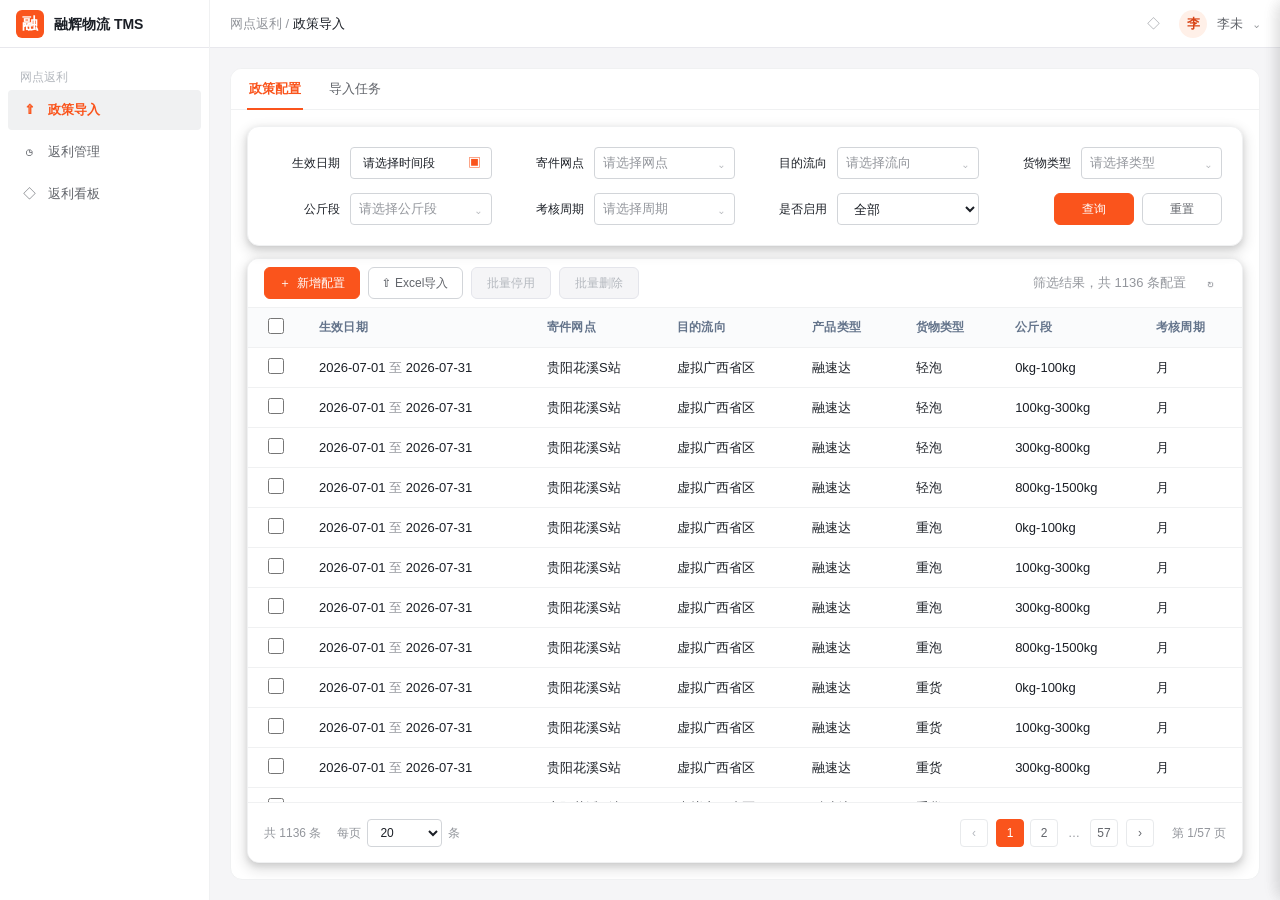
==== 99-产品原型prototype/政策管理/index.html @ 38b9f98c "首次提交" ====
<!doctype html>
<html lang="zh-CN">
<head>
  <meta charset="UTF-8" />
  <meta name="viewport" content="width=device-width, initial-scale=1.0" />
  <title>政策导入 - 网点返利</title>
  <style>
    :root {
      --brand-1:#fff7ed; --brand-2:#ffedd5; --brand-3:#fed7aa; --brand-4:#fdba74;
      --brand-5:#f97316; --brand-6:#ea580c; --brand-7:#c2410c;
      --text-1:#292524; --text-2:#44403c; --text-3:#78716c; --text-4:#a8a29e;
      --fill-1:#fff; --fill-2:#fafaf9; --fill-3:#f5f5f4; --fill-4:#e7e5e4;
      --line-1:#f0efed; --line-2:#e7e5e4; --line-3:#d6d3d1;
      --danger:#dc2626; --danger-light:#fef2f2; --warning:#d97706; --warning-light:#fffbeb;
      --success:#a16207; --success-light:#fefce8;
      --shadow:0 4px 16px rgba(68,64,60,.08);
    }
    *{box-sizing:border-box}
    html,body{height:100%;margin:0;font-family:"Microsoft YaHei","PingFang SC",Arial,sans-serif;color:var(--text-1);background:var(--fill-3);font-size:14px}
    button,input,select,textarea{font:inherit;color:inherit}
    button{cursor:pointer}
    button:focus-visible,input:focus-visible,select:focus-visible,textarea:focus-visible{outline:2px solid var(--brand-4);outline-offset:1px}
    .app{min-height:100%;display:grid;grid-template-columns:200px minmax(0,1fr);grid-template-rows:54px minmax(0,1fr)}
    .topbar{grid-column:1/3;display:flex;align-items:center;background:var(--fill-1);border-bottom:1px solid var(--line-2);z-index:20}
    .brand{width:200px;height:54px;display:flex;align-items:center;padding:0 18px;border-right:1px solid var(--line-2);font-weight:600;gap:10px}
    .brand-mark{width:28px;height:28px;border-radius:7px;background:var(--brand-6);display:grid;place-items:center;color:#fff;font-size:16px;font-weight:700}
    .top-actions{flex:1;display:flex;align-items:center;justify-content:space-between;padding:0 18px}
    .crumb{color:var(--text-3);font-size:13px}.crumb strong{color:var(--text-1);font-weight:500}
    .user{display:flex;align-items:center;gap:10px;color:var(--text-2)}
    .icon-btn{border:0;background:transparent;width:32px;height:32px;border-radius:4px;color:var(--text-3)}
    .icon-btn:hover{background:var(--brand-1);color:var(--brand-6)}
    .avatar{width:28px;height:28px;border-radius:50%;background:var(--brand-2);color:var(--brand-7);display:grid;place-items:center;font-weight:600}
    .sidebar{grid-row:2;background:var(--fill-1);border-right:1px solid var(--line-2);padding:12px 8px;overflow:auto}
    .menu-title{height:28px;padding:6px 12px;color:var(--text-4);font-size:12px}
    .menu-item{height:42px;display:flex;align-items:center;gap:10px;padding:0 12px;border-radius:4px;color:var(--text-2);margin:2px 0;text-decoration:none}
    .menu-item:hover{background:var(--fill-3)}
    .menu-item.active{background:var(--brand-1);color:var(--brand-7);font-weight:500;border-left:3px solid var(--brand-6);padding-left:9px}
    .menu-icon{width:18px;text-align:center;color:inherit}
    .main{grid-column:2;grid-row:2;min-width:0;overflow:auto;padding:20px}
    .page-head{display:flex;align-items:flex-start;justify-content:space-between;margin-bottom:16px}
    .page-head h1{font-size:20px;line-height:28px;margin:0 0 4px;font-weight:600}
    .page-head p{margin:0;color:var(--text-3);font-size:13px}
    .view-switch{display:flex;align-items:center;gap:9px;color:var(--text-2);font-size:13px}
    .tree-control-bar{height:46px;display:flex;align-items:center;justify-content:space-between;padding:0 16px;background:rgba(255,255,255,.72);border-bottom:1px solid var(--line-2);backdrop-filter:blur(18px) saturate(150%)}
    .tree-control-bar .view-switch{font-weight:500}
    .switch{width:42px;height:22px;border:0;border-radius:12px;background:var(--line-3);padding:2px;position:relative;transition:.2s}
    .switch:after{content:"";position:absolute;left:2px;top:2px;width:18px;height:18px;border-radius:50%;background:#fff;box-shadow:0 1px 3px rgba(68,64,60,.25);transition:.2s}
    .switch.on{background:var(--brand-6)}.switch.on:after{left:22px}
    .status-switch-field{min-height:34px;display:flex;align-items:center;gap:10px}.status-switch-field .switch-label{font-size:13px;color:var(--text-2)}
    .tabs{display:flex;border-bottom:1px solid var(--line-2);background:var(--fill-1);padding:0 16px}
    .tab{height:42px;padding:0 16px;border:0;background:transparent;color:var(--text-3);position:relative}
    .tab.active{color:var(--brand-6);font-weight:500}
    .tab.active:after{content:"";position:absolute;left:12px;right:12px;bottom:-1px;height:2px;background:var(--brand-6)}
    .workspace{background:var(--fill-1);border:1px solid var(--line-2);border-radius:6px;box-shadow:0 1px 2px rgba(68,64,60,.03)}
    .filter{padding:16px;border-bottom:1px solid var(--line-1)}
    .filter-grid{display:grid;grid-template-columns:repeat(4,minmax(160px,1fr));gap:12px 16px}
    .field label,.compact-field label{display:block;color:var(--text-2);font-size:13px;margin-bottom:6px}
    .control{width:100%;height:32px;border:1px solid var(--line-3);border-radius:4px;background:#fff;padding:0 10px;transition:.15s}
    .control:hover{border-color:var(--brand-4)}
    .control:focus{border-color:var(--brand-5);box-shadow:0 0 0 2px var(--brand-1);outline:0}
    textarea.control{height:64px;padding:8px 10px;resize:vertical}
    .filter-actions{display:flex;align-items:flex-end;justify-content:flex-end;gap:8px}
    .btn{height:32px;border:1px solid var(--line-3);border-radius:4px;background:#fff;padding:0 14px;display:inline-flex;align-items:center;justify-content:center;gap:6px;white-space:nowrap}
    .btn:hover{border-color:var(--brand-4);color:var(--brand-6);background:var(--brand-1)}
    .btn.primary{background:var(--brand-6);border-color:var(--brand-6);color:#fff}
    .btn.primary:hover{background:var(--brand-5);border-color:var(--brand-5);color:#fff}
    .btn.text{border-color:transparent;background:transparent;color:var(--brand-6);padding:0 6px}
    .btn.text:hover{background:var(--brand-1)}
    .btn.small{height:28px;padding:0 10px;font-size:13px}
    .btn:disabled{cursor:not-allowed;background:var(--fill-3);border-color:var(--line-2);color:var(--text-4)}
    .toolbar{height:56px;display:flex;align-items:center;justify-content:space-between;padding:0 16px}
    .toolbar-left,.toolbar-right{display:flex;align-items:center;gap:8px}
    .muted{color:var(--text-3);font-size:13px}
    .table-wrap{overflow:auto;border-top:1px solid var(--line-1)}
    table{width:100%;border-collapse:separate;border-spacing:0;min-width:1180px}
    th,td{height:44px;padding:0 12px;border-bottom:1px solid var(--line-1);text-align:left;white-space:nowrap}
    th{height:40px;background:var(--fill-2);color:var(--text-2);font-weight:500;position:sticky;top:0;z-index:1}
    .header-stack{display:flex;flex-direction:column;justify-content:center;line-height:1.2}.header-unit{font-size:10px;color:var(--text-4);font-weight:400;margin-bottom:3px}
    .field-unit{display:block;color:var(--text-4);font-size:11px;margin-bottom:4px}
    tbody tr:hover td{background:#fffaf5}
    td.number{text-align:right;font-variant-numeric:tabular-nums}
    .link{color:var(--brand-6);border:0;background:transparent;padding:0}
    .tag{display:inline-flex;align-items:center;height:24px;padding:0 8px;border-radius:3px;font-size:12px;background:var(--fill-3);color:var(--text-2)}
    .tag.orange{background:var(--brand-1);color:var(--brand-7)}
    .tag.gold{background:var(--success-light);color:var(--success)}
    .tag.red{background:var(--danger-light);color:var(--danger)}
    .pager{height:56px;display:flex;align-items:center;justify-content:flex-end;gap:8px;padding:0 16px;color:var(--text-3);font-size:13px}
    .page-btn{width:30px;height:30px;border:1px solid var(--line-2);background:#fff;border-radius:4px}
    .page-btn.active{border-color:var(--brand-6);color:var(--brand-6);background:var(--brand-1)}
    .checkbox{width:16px;height:16px;accent-color:var(--brand-6)}
    .empty{padding:48px;text-align:center;color:var(--text-3)}
    .overlay{position:fixed;inset:0;background:rgba(41,37,36,.38);z-index:40;opacity:0;pointer-events:none;transition:.2s}
    .overlay.show{opacity:1;pointer-events:auto}
    .drawer{position:fixed;right:0;top:0;bottom:0;width:66.666vw;background:#fff;z-index:50;transform:translateX(100%);transition:.24s;box-shadow:-10px 0 30px rgba(41,37,36,.12);display:flex;flex-direction:column}
    .drawer.show{transform:translateX(0)}
    .drawer-head,.modal-head{height:60px;display:flex;align-items:center;justify-content:space-between;padding:0 20px;border-bottom:1px solid var(--line-2);flex:none}
    .drawer-head h2,.modal-head h2{font-size:17px;margin:0;font-weight:600}
    .drawer-body{padding:20px;overflow:auto;flex:1}
    .drawer-foot,.modal-foot{height:58px;border-top:1px solid var(--line-2);display:flex;align-items:center;justify-content:flex-end;gap:8px;padding:0 20px;flex:none;background:#fff}
    .section{margin-bottom:22px}
    .section-title{display:flex;align-items:center;gap:8px;font-weight:600;margin-bottom:12px;color:var(--text-1)}
    .section-title:before{content:"";width:3px;height:15px;background:var(--brand-6);border-radius:2px}
    .form-grid{display:grid;grid-template-columns:repeat(3,minmax(0,1fr));gap:14px 16px}
    .hint{margin-top:5px;font-size:12px;color:var(--text-4)}
    .notice{padding:10px 12px;background:var(--brand-1);border:1px solid var(--brand-3);color:var(--brand-7);border-radius:4px;font-size:13px;margin-bottom:14px}
    .batch-bar{display:flex;align-items:flex-end;gap:12px;padding:12px;background:var(--fill-2);border:1px solid var(--line-2);border-radius:4px;margin-bottom:12px;flex-wrap:wrap}
    .batch-group{display:flex;align-items:flex-end;gap:6px}.batch-group .control{width:150px}
    .price-rule-grid{display:grid;grid-template-columns:repeat(3,minmax(0,1fr));gap:10px;margin-bottom:12px}
    .price-card{border:1px solid var(--line-2);background:var(--fill-2);padding:12px;border-radius:4px}
    .price-card-title{font-weight:500;margin-bottom:8px;color:var(--text-2)}
    .price-card-row{display:flex;align-items:center;gap:6px}.price-card-row .control{min-width:0;flex:1}
    .config-table{border:1px solid var(--line-2);border-radius:4px;overflow:auto;max-height:360px}
    .config-table table{min-width:780px}
    .config-table input,.config-table select{height:28px;border:1px solid var(--line-3);border-radius:3px;padding:0 7px;background:#fff}
    .config-table input{width:110px;text-align:right}
    .config-table select{width:100px}
    .changed td{background:var(--brand-1)!important}
    .modal{position:fixed;left:50%;top:50%;transform:translate(-50%,-48%) scale(.98);width:min(780px,92vw);max-height:86vh;background:#fff;z-index:60;border-radius:6px;box-shadow:0 18px 50px rgba(41,37,36,.22);opacity:0;pointer-events:none;transition:.18s;display:flex;flex-direction:column}
    .modal.show{opacity:1;pointer-events:auto;transform:translate(-50%,-50%) scale(1)}
    .modal-body{padding:20px;overflow:auto}
    .upload-zone{border:1px dashed var(--brand-4);background:var(--brand-1);border-radius:4px;padding:24px;text-align:center;color:var(--text-2)}
    .upload-icon{font-size:30px;color:var(--brand-6);margin-bottom:8px}
    .upload-zone p{margin:4px 0}.upload-zone .small-note{color:var(--text-3);font-size:12px}
    .file-row{margin-top:12px;border:1px solid var(--line-2);background:#fff;padding:10px 12px;display:flex;align-items:center;justify-content:space-between;border-radius:4px}
    .summary-grid{display:grid;grid-template-columns:repeat(5,1fr);gap:10px;margin:16px 0}
    .summary{border:1px solid var(--line-2);background:var(--fill-2);padding:12px;border-radius:4px}
    .summary strong{display:block;font-size:20px;margin-top:4px;font-variant-numeric:tabular-nums}
    .summary.warn strong{color:var(--warning)}.summary.bad strong{color:var(--danger)}.summary.good strong{color:var(--success)}
    .steps{display:flex;align-items:center;margin-bottom:18px}
    .step{display:flex;align-items:center;color:var(--text-4);font-size:13px}.step.active{color:var(--brand-6)}
    .step-dot{width:24px;height:24px;border-radius:50%;display:grid;place-items:center;background:var(--fill-3);margin-right:7px}.step.active .step-dot{background:var(--brand-6);color:#fff}
    .step-line{height:1px;background:var(--line-2);flex:1;margin:0 10px}
    .confirm-modal{width:min(460px,90vw)}
    .confirm-text{line-height:1.7;color:var(--text-2)}
    .toast{position:fixed;top:70px;left:50%;transform:translate(-50%,-16px);padding:10px 16px;background:var(--text-1);color:#fff;border-radius:4px;box-shadow:var(--shadow);z-index:100;opacity:0;pointer-events:none;transition:.2s}
    .toast.show{opacity:1;transform:translate(-50%,0)}
    .hidden{display:none!important}
    .date-filter{display:flex;align-items:flex-end;justify-content:space-between;gap:16px;padding:16px;border-bottom:1px solid var(--line-1)}
    .date-filter .field{width:220px}
    .date-list{padding:6px 16px 16px}
    .date-row{width:100%;min-height:58px;border:0;border-bottom:1px solid var(--line-1);background:#fff;display:flex;align-items:center;justify-content:space-between;padding:0 12px;text-align:left}
    .date-row:hover{background:var(--brand-1)}
    .date-row .date-value{font-size:15px;font-weight:500;color:var(--text-1);font-variant-numeric:tabular-nums}
    .date-row .chevron{font-size:18px;color:var(--text-4)}
    .detail-head{display:flex;align-items:center;justify-content:space-between;gap:16px;padding:14px 16px;border-bottom:1px solid var(--line-2)}
    .detail-title{display:flex;align-items:center;gap:12px}.detail-title h2{font-size:17px;margin:0}.detail-title .muted{margin-top:3px}
    .detail-actions{display:flex;gap:8px}
    .detail-layout{display:grid;grid-template-columns:156px minmax(0,1fr);min-height:640px;transition:grid-template-columns .28s cubic-bezier(.22,1,.36,1);position:relative}
    .detail-layout.month-panel-collapsed{grid-template-columns:0 minmax(0,1fr)}
    .detail-layout.month-panel-collapsed .scope-tree{width:0;overflow:hidden;border:0}
    .detail-layout.month-panel-collapsed .detail-content{padding-left:46px}
    .month-collapse-toggle{position:absolute;left:138px;top:14px;z-index:8;width:28px;height:36px;border:1px solid rgba(253,186,116,.58);border-radius:10px;background:rgba(255,255,255,.68);color:var(--brand-7);box-shadow:0 6px 18px rgba(120,53,15,.13),inset 0 1px 0 rgba(255,255,255,.9);font-size:20px;line-height:1;transition:left .28s cubic-bezier(.22,1,.36,1),background .15s;backdrop-filter:blur(18px) saturate(160%)}
    .month-collapse-toggle:hover{background:var(--brand-1);border-color:var(--brand-5)}
    .detail-layout.month-panel-collapsed .month-collapse-toggle{left:8px}
    .scope-tree{border-right:1px solid rgba(253,186,116,.35);background:linear-gradient(160deg,rgba(255,255,255,.66),rgba(255,247,237,.48));min-width:0;overflow:hidden;backdrop-filter:blur(24px) saturate(150%);box-shadow:inset -1px 0 0 rgba(255,255,255,.72)}
    .tree-head{padding:15px 13px 12px;border-bottom:1px solid rgba(253,186,116,.28);background:rgba(255,255,255,.36);backdrop-filter:blur(20px)}
    .tree-head strong{display:block;margin-bottom:3px}.tree-head .muted{font-size:11px;line-height:1.4}.tree-body{padding:8px 8px 24px;max-height:680px;overflow-y:auto;overflow-x:hidden;scroll-snap-type:y proximity;scrollbar-width:thin;scrollbar-color:rgba(234,88,12,.28) transparent}
    .tree-head-row{display:block}.tree-actions{display:grid;grid-template-columns:1fr 1fr;align-items:center;gap:6px;margin:8px 0 5px}.ios-tree-btn{width:100%;height:27px;padding:0 6px;border:1px solid rgba(255,255,255,.88);border-radius:999px;background:rgba(255,255,255,.58);color:var(--brand-7);font-size:12px;white-space:nowrap;box-shadow:0 4px 12px rgba(120,53,15,.07),inset 0 1px 0 rgba(255,255,255,.9);backdrop-filter:blur(14px) saturate(150%);transition:.18s}.ios-tree-btn:hover{transform:translateY(-1px);background:rgba(255,247,237,.92);border-color:rgba(251,146,60,.32)}.ios-tree-btn.danger{color:#be123c;background:rgba(255,241,242,.62)}.ios-tree-btn.danger:hover{background:rgba(255,228,230,.88);border-color:rgba(251,113,133,.3)}
    .ios-delete-modal{border-radius:24px;background:rgba(255,255,255,.88);border:1px solid rgba(255,255,255,.94);box-shadow:0 28px 70px rgba(41,37,36,.24),inset 0 1px 0 rgba(255,255,255,.96);backdrop-filter:blur(28px) saturate(160%)}.ios-delete-modal .modal-body{text-align:center;padding:25px 28px 22px}.delete-symbol{width:54px;height:54px;margin:0 auto 13px;border-radius:18px;display:grid;place-items:center;background:linear-gradient(145deg,#fff1f2,#ffe4e6);color:#e11d48;font-size:28px;font-weight:400;box-shadow:0 10px 22px rgba(225,29,72,.12),inset 0 1px 0 #fff}.ios-delete-modal h2{margin:0 0 8px;font-size:19px}.ios-delete-modal p{margin:0;color:var(--text-3);line-height:1.7}.btn.danger{background:#e11d48;border-color:#e11d48;color:#fff;border-radius:10px}.btn.danger:hover{background:#be123c;border-color:#be123c;color:#fff}.ios-delete-modal .modal-foot{justify-content:center;padding:13px 20px 18px;border-top:0}.ios-delete-modal .modal-foot .btn{min-width:112px;border-radius:11px}
    .tree-body::-webkit-scrollbar{width:5px}.tree-body::-webkit-scrollbar-thumb{background:rgba(234,88,12,.28);border-radius:8px}
    .tree-group{margin:2px 0}.tree-toggle,.tree-leaf{width:100%;min-height:34px;border:0;background:transparent;border-radius:4px;display:flex;align-items:center;text-align:left;padding:5px 8px;color:var(--text-2)}
    .tree-toggle:hover,.tree-leaf:hover{background:var(--brand-1);color:var(--brand-7)}
    .tree-leaf.active{background:var(--brand-2);color:var(--brand-7);font-weight:500}
    .tree-arrow{width:18px;color:var(--text-4);font-size:11px}.tree-label{overflow:hidden;text-overflow:ellipsis;white-space:nowrap}
    .tree-children{margin-left:16px;border-left:1px solid var(--line-2);padding-left:4px}.tree-group.collapsed>.tree-children{display:none}.tree-group.collapsed>.tree-toggle .tree-arrow{transform:rotate(-90deg)}
    .timeline-year{position:relative}.timeline-year+.timeline-year{margin-top:8px}.timeline-year-label{position:sticky;top:-8px;z-index:3;width:100%;height:34px;border:0;border-radius:10px;background:rgba(255,255,255,.78);color:var(--brand-7);font-weight:700;text-align:left;padding:0 10px;box-shadow:0 4px 14px rgba(120,53,15,.08),inset 0 1px 0 rgba(255,255,255,.92);backdrop-filter:blur(18px) saturate(160%)}
    .timeline-year-label:after{content:"⌃";float:right;color:var(--brand-5);font-size:11px}.timeline-year.collapsed .timeline-year-label:after{content:"⌄"}.timeline-year.collapsed .timeline-months{display:none}
    .timeline-months{position:relative;padding:7px 0 5px 17px}.timeline-months:before{content:"";position:absolute;left:9px;top:4px;bottom:4px;width:2px;border-radius:2px;background:linear-gradient(var(--brand-3),rgba(253,186,116,.2))}
    .timeline-month{position:relative;width:100%;height:36px;border:0;border-radius:12px;background:transparent;display:flex;align-items:center;justify-content:space-between;padding:0 8px 0 14px;color:var(--text-2);scroll-snap-align:center;transition:transform .2s cubic-bezier(.22,1,.36,1),background .2s,box-shadow .2s,color .2s}
    .timeline-dot{position:absolute;left:-12px;width:8px;height:8px;border-radius:50%;background:#fff;border:2px solid var(--brand-4);box-shadow:0 0 0 3px rgba(255,255,255,.66)}
    .timeline-month:hover{background:rgba(255,237,213,.62);color:var(--brand-7);transform:translateX(2px)}
    .timeline-month.active{height:44px;margin:3px 0;background:linear-gradient(135deg,rgba(255,237,213,.92),rgba(255,255,255,.76));color:var(--brand-7);font-size:16px;font-weight:700;transform:scale(1.04);box-shadow:0 8px 22px rgba(194,65,12,.16),inset 0 1px 0 rgba(255,255,255,.95);backdrop-filter:blur(20px) saturate(165%)}
    .timeline-month.active .timeline-dot{width:12px;height:12px;left:-14px;background:var(--brand-6);border:3px solid #fff;box-shadow:0 0 0 3px rgba(249,115,22,.20)}
    .month-count{min-width:20px;height:20px;padding:0 5px;border-radius:10px;display:grid;place-items:center;font-size:11px;color:var(--text-3);background:rgba(255,255,255,.58)}.timeline-month.active .month-count{color:#fff;background:var(--brand-6)}
    .flat-table table,.month-policy-table table{min-width:1580px}.month-policy-table{border:1px solid var(--line-2);border-radius:4px;overflow:auto;max-height:300px;margin-bottom:18px;transition:max-height .28s cubic-bezier(.22,1,.36,1)}
    .policy-row.active td{background:var(--brand-1)}
    .policy-row.viewing td{background:#fff7ed}.policy-row.viewing td:first-child{box-shadow:inset 3px 0 0 var(--brand-6)}.policy-row.viewing:hover td{background:#ffedd5}
    .inline-calendar-row td{height:auto;padding:0;border-bottom:1px solid var(--line-2);white-space:normal;background:#fff}
    .inline-calendar-panel{padding:14px 16px 16px;background:linear-gradient(145deg,rgba(255,247,237,.68),rgba(255,255,255,.96) 44%,rgba(255,251,235,.72));box-shadow:inset 0 8px 18px -18px rgba(120,53,15,.55)}
    .inline-calendar-head{display:flex;align-items:center;justify-content:flex-end;margin-bottom:6px}
    .inline-calendar-actions{display:flex;align-items:center;gap:8px}
    .inline-calendar-panel .calendar-month-head{display:none}.inline-calendar-panel .calendar-scroll{max-height:none}.inline-calendar-panel .calendar-panel{min-width:790px}
    .detail-content{padding:18px;min-width:0;background:linear-gradient(145deg,rgba(255,247,237,.72),rgba(255,255,255,.92) 38%,rgba(255,251,235,.72));}
    .month-list-head{display:flex;align-items:center;justify-content:space-between;gap:12px;margin-bottom:10px}.month-list-head .section-title{margin:0}.calendar-toggle{height:30px;padding:0 11px;border:1px solid rgba(253,186,116,.5);border-radius:999px;background:rgba(255,255,255,.7);color:var(--brand-7);display:inline-flex;align-items:center;gap:6px;font-size:12px;font-weight:600;box-shadow:0 5px 14px rgba(120,53,15,.07),inset 0 1px 0 rgba(255,255,255,.94);backdrop-filter:blur(14px)}.calendar-toggle:hover{background:var(--brand-1);border-color:var(--brand-5)}.calendar-toggle .toggle-arrow{font-size:15px;line-height:1;transition:transform .2s}.detail-content.calendar-collapsed .calendar-toggle .toggle-arrow{transform:rotate(180deg)}.detail-content.calendar-collapsed #detailContent{display:none}.detail-content.calendar-collapsed .month-policy-table{max-height:calc(100vh - 236px);margin-bottom:0}
    .empty-detail{min-height:480px;display:grid;place-items:center;color:var(--text-3)}
    .scope-path{display:flex;align-items:center;justify-content:space-between;gap:12px;font-size:13px;color:var(--text-3);margin-bottom:14px}.scope-path strong{color:var(--brand-7);font-weight:500}
    .info-grid{display:grid;grid-template-columns:repeat(4,minmax(0,1fr));gap:10px;margin-bottom:16px}
    .info-card{border:1px solid rgba(255,255,255,.82);border-radius:12px;padding:12px 13px;background:rgba(255,255,255,.68);box-shadow:0 6px 18px rgba(120,53,15,.06);backdrop-filter:blur(12px);min-width:0}
    .info-card .label{font-size:12px;color:var(--text-3);margin-bottom:5px}.info-card .value{font-size:13px;font-weight:500;line-height:1.45;overflow-wrap:anywhere}
    .price-summary{display:grid;grid-template-columns:repeat(3,minmax(0,1fr));gap:10px;margin-bottom:16px}.price-summary .price-card{border-radius:12px;background:rgba(255,247,237,.72);border-color:rgba(253,186,116,.48);box-shadow:0 6px 18px rgba(120,53,15,.05);backdrop-filter:blur(12px)}.price-value{font-size:18px;font-weight:600;color:var(--brand-7)}
    .month-table{border:1px solid var(--line-2);border-radius:4px;overflow:auto;max-height:390px}.month-table table{min-width:720px}.month-table th,.month-table td{height:38px}
    .read-tag{display:inline-flex;align-items:center;height:22px;padding:0 7px;border-radius:3px;background:var(--brand-1);color:var(--brand-7);font-size:12px}
    .calendar-title-row{display:flex;align-items:center;justify-content:space-between;gap:12px;margin-bottom:12px}.calendar-title-row .section-title{margin:0}.calendar-month-head{display:flex;align-items:center;justify-content:space-between;gap:12px;margin:8px 2px 6px;color:var(--brand-7)}.calendar-legend{display:flex;align-items:center;gap:6px}.calendar-legend-item{display:inline-flex;align-items:center;height:20px;padding:0 7px;border-radius:999px;font-size:9px;font-weight:700}.calendar-legend-item.sunday{color:#c2410c;background:#ffedd5;border:1px solid #fb923c}.calendar-legend-item.holiday{color:#be123c;background:#ffe4e6;border:1px solid #fb7185}
    .editor-multi-select{width:100%}.editor-multi-select summary{min-height:36px;border-radius:8px}.editor-multi-select .multi-options{z-index:180}.editor-multi-select.disabled{pointer-events:none;opacity:.72}.combination-hint{grid-column:1/-1;padding:9px 12px;border:1px solid #fed7aa;border-radius:9px;background:#fff7ed;color:#9a3412;font-size:12px}
    .holiday-status{display:flex;align-items:center;gap:6px;color:var(--brand-7);font-size:12px;background:rgba(255,247,237,.76);border:1px solid rgba(253,186,116,.5);padding:6px 9px;border-radius:999px;backdrop-filter:blur(10px)}
    .calendar-panel{min-width:790px;border:1px solid rgba(255,255,255,.92);border-radius:20px;padding:7px;overflow:hidden;background:radial-gradient(circle at 8% 0,rgba(255,237,213,.82),transparent 34%),radial-gradient(circle at 92% 18%,rgba(254,215,170,.48),transparent 30%),linear-gradient(145deg,rgba(255,255,255,.8),rgba(255,247,237,.58));box-shadow:0 14px 34px rgba(120,53,15,.1),inset 0 1px 0 rgba(255,255,255,.96);backdrop-filter:blur(24px) saturate(155%)}
    .calendar-weekdays,.calendar-grid{display:grid;grid-template-columns:repeat(14,minmax(50px,1fr));gap:3px}
    .calendar-weekdays{margin-bottom:4px}
    .calendar-weekday{height:22px;border-radius:999px;display:flex;align-items:center;justify-content:center;color:#78716c;font-size:11px;font-weight:650;background:rgba(255,255,255,.34)}
    .calendar-period{padding:3px;border-radius:13px;background:rgba(250,250,249,.56);border:1px solid #e7e5e4;box-shadow:inset 0 1px 0 rgba(255,255,255,.9)}.calendar-period+.calendar-period{margin-top:4px}
    .calendar-period-label{display:flex;align-items:center;gap:5px;margin:0 2px 2px;color:var(--text-3);font-size:9px;line-height:1.2}.calendar-period-label span{padding:1px 5px;border-radius:999px;background:rgba(255,255,255,.62)}.calendar-period-label strong{font-size:10px;color:var(--brand-7);letter-spacing:.1px}
    .calendar-empty{min-height:62px;background:rgba(245,245,244,.38);border:1px solid #eeeeec;border-radius:10px}
    .day-card{position:relative;isolation:isolate;overflow:hidden;min-height:62px;background:rgba(255,255,255,.96);border:1px solid #d6d3d1;border-radius:10px;padding:4px 5px;display:flex;flex-direction:column;gap:2px;box-shadow:0 2px 7px rgba(68,64,60,.05),inset 0 1px 0 #fff;transition:transform .18s ease,box-shadow .18s ease,background .18s ease;backdrop-filter:blur(14px) saturate(130%)}
    .day-card:after{content:"";position:absolute;z-index:-1;width:54px;height:54px;border-radius:50%;right:-28px;bottom:-32px;background:rgba(120,113,108,.04);filter:blur(2px)}
    .day-card:hover{transform:translateY(-2px);background:#fff;box-shadow:0 8px 18px rgba(68,64,60,.1),inset 0 0 0 1px rgba(253,186,116,.25)}
    .day-card.is-sunday{background:#fff7ed;border:1.5px solid #fb923c;box-shadow:inset 0 3px 0 #f97316,0 4px 10px rgba(234,88,12,.1)}
    .day-card.is-holiday{background:#fff1f2;border:1.5px solid #fb7185;box-shadow:inset 0 3px 0 #e11d48,0 4px 10px rgba(225,29,72,.1)}
    .day-card.inactive{background:rgba(245,245,244,.45);color:var(--text-4);box-shadow:none}
    .day-card-head{display:flex;align-items:center;justify-content:space-between;gap:4px;min-height:14px}
    .day-number{display:inline-grid;place-items:center;min-width:17px;height:17px;padding:0 3px;border-radius:6px;font-size:10px;font-weight:650;color:#78716c;font-variant-numeric:tabular-nums;letter-spacing:0}.day-card.is-sunday .day-number{color:#fff;background:#f97316;font-weight:800}.day-card.is-holiday .day-number{color:#fff;background:#e11d48;font-weight:800}
    .day-type-tag{display:inline-flex;align-items:center;height:16px;padding:0 5px;border-radius:999px;font-size:8px;font-weight:750;white-space:nowrap;box-shadow:inset 0 1px 0 rgba(255,255,255,.62)}.day-type-tag.sunday{background:#fed7aa;color:#9a3412;border:1px solid #fb923c}.day-type-tag.holiday{background:#fecdd3;color:#9f1239;border:1px solid #fb7185}
    .day-metrics{margin-top:auto;display:grid;grid-template-columns:1fr;gap:1px}
    .day-metric{display:block;min-width:0}
    .day-weight,.day-price{display:flex;align-items:baseline;gap:3px;font-variant-numeric:tabular-nums;white-space:nowrap}
    .day-weight{font-size:16px;line-height:1;font-weight:800;color:#292524;letter-spacing:-.35px}.day-weight small{font-size:8px;font-weight:550;color:#78716c;letter-spacing:0}
    .day-price{font-size:14px;line-height:1;font-weight:800;color:#ea580c;letter-spacing:-.25px}.day-price small{font-size:8px;font-weight:550;color:#c2410c;letter-spacing:0}
    .day-card.inactive .day-weight,.day-card.inactive .day-price{color:var(--text-4)}
    .calendar-scroll{overflow:auto;max-height:455px;border-radius:20px}
    .rule-grid{display:grid;grid-template-columns:repeat(4,minmax(0,1fr));gap:10px;margin-bottom:14px}
    .rule-card{display:grid;grid-template-columns:minmax(92px,auto) minmax(72px,1fr);align-items:center;gap:8px;padding:11px 10px;border:1px solid rgba(253,186,116,.45);border-radius:12px;background:rgba(255,247,237,.72);backdrop-filter:blur(10px)}
    .rule-card label{display:block;color:var(--text-2);font-size:12px;margin:0;line-height:1.35}.rule-card .control{font-size:16px;font-weight:600;color:var(--brand-7)}
    .preview-head{display:flex;align-items:center;justify-content:space-between;gap:12px;margin:12px 0}
    .segmented{display:inline-flex;padding:3px;border-radius:9px;background:var(--fill-3);border:1px solid var(--line-2)}
    .segmented button{height:28px;padding:0 14px;border:0;border-radius:7px;background:transparent;color:var(--text-3)}
    .segmented button.active{background:#fff;color:var(--brand-7);box-shadow:0 2px 8px rgba(120,53,15,.10);font-weight:500}
    .inheritance-note{font-size:12px;color:var(--text-3);line-height:1.6;margin:-4px 0 12px}
    .preview-list table{min-width:700px}.preview-list{max-height:390px}
    @media(max-width:1100px){.filter-grid{grid-template-columns:repeat(2,minmax(160px,1fr))}.form-grid{grid-template-columns:repeat(2,minmax(0,1fr))}.price-rule-grid{grid-template-columns:1fr}.rule-grid{grid-template-columns:repeat(2,minmax(0,1fr))}}
    @media(max-width:1100px){.detail-layout{grid-template-columns:148px minmax(0,1fr)}.month-collapse-toggle{left:130px}.info-grid{grid-template-columns:repeat(2,minmax(0,1fr))}}
    @media(max-width:760px){.app{grid-template-columns:1fr}.topbar{grid-column:1}.brand{width:auto;border-right:0}.top-actions{justify-content:flex-end}.crumb{display:none}.sidebar{display:none}.main{grid-column:1;padding:12px}.filter-grid,.form-grid,.rule-grid{grid-template-columns:1fr}.rule-card{grid-template-columns:132px minmax(0,1fr)}.page-head{align-items:center}.drawer{width:100vw}.summary-grid{grid-template-columns:repeat(2,1fr)}.date-filter{align-items:stretch;flex-direction:column}.date-filter .field{width:100%}.detail-layout{grid-template-columns:1fr}.scope-tree{border-right:0;border-bottom:1px solid var(--line-2)}.tree-body{max-height:260px}.detail-head{align-items:flex-start;flex-direction:column}.info-grid,.price-summary{grid-template-columns:1fr}}
  </style>
  <link rel="stylesheet" href="../rh-design-v3.css" />
  <style>
    body.policy-page{overflow:hidden}
    .policy-page .app{height:100vh;min-height:0;overflow:hidden}
    .policy-page .topbar{position:relative;z-index:30;flex:none}
    .policy-page .sidebar{min-height:0;overflow:hidden!important}
    .policy-page .main{display:flex;height:100%;min-height:0;overflow:hidden!important}
    .policy-page .workspace{display:flex;flex:1;flex-direction:column;width:100%;height:100%;min-height:0;overflow:hidden}
    .policy-page .tabs{flex:0 0 auto}
    .policy-page #configsPanel,.policy-page #importsPanel{flex:1;min-height:0;overflow:hidden}
    .policy-page #flatListView{display:flex;flex-direction:column;height:100%;min-height:0;overflow:hidden}
    .policy-page .policy-filter{position:relative;z-index:12;flex:0 0 auto;overflow:visible}
    .policy-page .policy-list-card{display:flex;flex:1;flex-direction:column;min-height:0;overflow:hidden}
    .policy-page .policy-list-card>.toolbar{flex:0 0 auto}
    .policy-page .policy-list-card>.flat-table{flex:1;min-height:0;overflow:auto}
    .policy-page .policy-pager{position:relative;z-index:5;flex:0 0 60px;margin:0;border-top:1px solid var(--rh-line-light);background:var(--rh-white)!important}
    .policy-page #importsPanel:not(.hidden){display:flex;flex-direction:column}
    .policy-page #importsPanel>.toolbar{flex:0 0 auto}
    .policy-page #importsPanel>.table-wrap{flex:1;min-height:0;overflow:auto}
    .policy-page #importsPanel>.pager{flex:0 0 60px;margin:0;border-top:1px solid var(--rh-line-light);background:var(--rh-white)!important}
    .problem-pool-toolbar{display:flex;align-items:center;justify-content:space-between;gap:12px;margin-bottom:14px}.problem-pool-toolbar-left,.problem-pool-toolbar-right{display:flex;align-items:center;gap:8px;flex-wrap:wrap}.problem-pool-table{position:relative;overflow:auto}.problem-pool-table table{min-width:1900px}.problem-edit-control{width:100%;min-width:96px;height:30px;padding:0 7px;border:1px solid var(--rh-line-strong);border-radius:4px;background:var(--rh-white);font-size:12px}.problem-edit-control:focus{border-color:var(--rh-primary);outline:0;box-shadow:0 0 0 2px rgba(250,84,28,.1)}.problem-reason{max-width:220px;white-space:normal;line-height:1.5}.problem-actions{display:flex;gap:12px;white-space:nowrap}.problem-pool-table .problem-status-sticky,.problem-pool-table .problem-actions-sticky{position:sticky;background:var(--rh-white)}.problem-pool-table .problem-actions-sticky{right:0;z-index:5;width:150px;min-width:150px}.problem-pool-table .problem-status-sticky{right:150px;z-index:4;width:110px;min-width:110px;box-shadow:-8px 0 12px -12px rgba(55,34,20,.45)}.problem-pool-table thead .problem-status-sticky,.problem-pool-table thead .problem-actions-sticky{z-index:9;background:var(--rh-fill-1)}.problem-pool-table tbody tr:hover .problem-status-sticky,.problem-pool-table tbody tr:hover .problem-actions-sticky{background:var(--rh-fill-1)}.problem-pool-empty{padding:50px 20px;color:var(--rh-text-3);text-align:center}
    @media(max-width:760px){body.policy-page{overflow:auto}.policy-page .app{height:auto;min-height:100%}.policy-page .main{height:auto;overflow:visible!important}.policy-page .workspace{height:auto;overflow:visible}.policy-page #configsPanel,.policy-page #importsPanel,.policy-page #flatListView{overflow:visible}.policy-page .policy-list-card>.flat-table,.policy-page #importsPanel>.table-wrap{max-height:60vh}}
  </style>
  <script src="../rh-design-v3.js" defer></script>
</head>
<body class="policy-page">
  <div class="app">
    <header class="topbar">
      <div class="brand"><div class="brand-mark">融</div><span>融辉物流 TMS</span></div>
      <div class="top-actions">
        <div class="crumb">网点返利 / <strong>政策导入</strong></div>
        <div class="user"><button class="icon-btn" aria-label="消息">◇</button><div class="avatar">李</div><span>李未</span><span>⌄</span></div>
      </div>
    </header>
    <aside class="sidebar">
      <div class="menu-title">网点返利</div>
      <a class="menu-item active" href="../政策管理/index.html"><span class="menu-icon">⇧</span>政策导入</a>
      <a class="menu-item" href="../每日返利/index.html"><span class="menu-icon">◷</span>返利管理</a>
      <a class="menu-item" href="../返利看板/index.html"><span class="menu-icon">◇</span>返利看板</a>
    </aside>
    <main class="main">
      <section class="workspace">
        <div class="tabs">
          <button class="tab active" data-tab="configs">政策配置</button><button class="tab" data-tab="imports">导入任务</button>
        </div>
        <div id="configsPanel">
          <div id="flatListView">
            <div class="policy-filter" aria-label="政策配置筛选">
              <div class="filter-item filter-date"><label>生效日期</label><div class="date-range-picker"><button id="filterDateRange" class="date-range-trigger" type="button" aria-expanded="false"><span id="filterDateText">请选择时间段</span><span class="date-range-icon">▣</span></button><input id="filterStart" type="hidden" /><input id="filterEnd" type="hidden" /><div id="filterDatePopover" class="date-range-popover hidden"><div class="range-calendar-head"><button id="rangePrevMonth" class="range-month-btn" type="button" aria-label="上一个月">‹</button><strong id="rangeMonthLabel"></strong><button id="rangeNextMonth" class="range-month-btn" type="button" aria-label="下一个月">›</button></div><div class="range-weekdays"><span>日</span><span>一</span><span>二</span><span>三</span><span>四</span><span>五</span><span>六</span></div><div id="rangeCalendarDays" class="range-calendar-days"></div><div id="rangeSelectionTip" class="range-selection-tip">请选择开始日期</div><div class="date-range-actions"><button id="filterDateClear" class="btn text" type="button">清除</button><button id="filterDateConfirm" class="btn primary" type="button" disabled>确认日期</button></div></div></div></div>
              <div class="filter-item"><label>寄件网点</label><details class="multi-select" data-filter="site" data-searchable="true"><summary>请选择网点</summary><div class="multi-options"></div></details></div>
              <div class="filter-item"><label>目的流向</label><details class="multi-select" data-filter="endpoint" data-searchable="true"><summary>请选择流向</summary><div class="multi-options"></div></details></div>
              <div class="filter-item"><label>货物类型</label><details class="multi-select" data-filter="cargo"><summary>请选择类型</summary><div class="multi-options"></div></details></div>
              <div class="filter-item"><label>公斤段</label><details class="multi-select" data-filter="band"><summary>请选择公斤段</summary><div class="multi-options"></div></details></div>
              <div class="filter-item"><label>考核周期</label><details class="multi-select" data-filter="cycle"><summary>请选择周期</summary><div class="multi-options"></div></details></div>
              <div class="filter-item"><label>是否启用</label><select id="filterEnabled" class="control" aria-label="是否启用"><option value="">全部</option><option value="enabled">启用</option><option value="disabled">停用</option></select></div>
              <div class="filter-actions policy-filter-actions"><button id="policyQuery" class="btn primary">查询</button><button id="policyReset" class="btn">重置</button></div>
            </div>
            <div class="policy-list-card">
              <div class="toolbar"><div class="toolbar-left"><button id="addBtn" class="btn primary"><span>＋</span>新增配置</button><button id="importBtn" class="btn"><span>⇧</span>Excel导入</button><button id="bulkDisableBtn" class="btn" type="button" disabled>批量停用</button><button id="bulkDeleteBtn" class="btn" type="button" disabled>批量删除</button></div><div class="toolbar-right"><span id="resultCount" class="muted"></span><button class="icon-btn" aria-label="刷新" id="refreshBtn">↻</button></div></div>
              <div class="table-wrap flat-table"><table aria-label="全部返利配置"><thead><tr><th style="width:42px"><input class="checkbox" type="checkbox" data-select-all="flat" aria-label="全选全部返利配置" /></th><th>生效日期</th><th>寄件网点</th><th>目的流向</th><th>产品类型</th><th>货物类型</th><th>公斤段</th><th>考核周期</th><th>是否启用</th><th>导入时间</th><th>导入人</th><th>操作</th></tr></thead><tbody id="flatBody"></tbody></table></div>
              <div class="pager policy-pager"><div class="pager-summary"><span id="flatTotal"></span><label class="page-size-control">每页<select id="pageSize" aria-label="每页展示条数"><option value="10">10</option><option value="20" selected>20</option><option value="50">50</option><option value="100">100</option></select>条</label></div><div class="pager-controls"><button id="prevPage" class="page-btn" type="button" aria-label="上一页">‹</button><div id="pageNumbers" class="page-numbers"></div><button id="nextPage" class="page-btn" type="button" aria-label="下一页">›</button><span id="pageStatus" class="page-status"></span></div></div>
            </div>
          </div>
          <div id="treeModeView" class="hidden">
            <div class="detail-head">
              <div id="detailSubtitle" class="muted">仅展示当前月份，共 3 条配置</div>
              <div class="detail-actions"><button id="detailAdd" class="btn primary">新增配置</button><button id="detailImport" class="btn">Excel导入</button><button id="holidayImportBtn" class="btn">导入国家法定节假日</button></div>
            </div>
            <div class="detail-layout">
              <button id="collapseMonthPanel" class="month-collapse-toggle" type="button" aria-label="向左收起生效年月" title="向左收起生效年月">‹</button>
              <aside class="scope-tree">
                <div class="tree-head"><div class="tree-head-row"><strong>生效年月</strong><div class="tree-actions"><button id="addMonthBtn" class="ios-tree-btn" type="button">＋新增</button><button id="deleteMonthBtn" class="ios-tree-btn danger" type="button">删除</button></div></div><div class="muted">按年月倒序排列</div></div>
                <div id="monthTree" class="tree-body month-tree"></div>
              </aside>
              <section class="detail-content">
                <div class="month-list-head"><div class="section-title">当月返利配置</div><button id="calendarToggle" class="calendar-toggle" type="button" aria-expanded="true"><span class="toggle-arrow">⌃</span><span id="calendarToggleText">收起日历</span></button></div>
                <div class="month-policy-table"><table aria-label="当月返利配置"><thead><tr><th style="width:42px"><input class="checkbox" type="checkbox" data-select-all="month" aria-label="全选当月返利配置" /></th><th>生效日期</th><th>寄件网点</th><th>目的流向</th><th>产品类型</th><th>货物类型</th><th>公斤段</th><th>考核周期</th><th>是否启用</th><th>导入时间</th><th>导入人</th><th>操作</th></tr></thead><tbody id="monthPolicyBody"></tbody></table></div>
                <div id="detailContent"></div>
              </section>
            </div>
          </div>
        </div>
        <div id="importsPanel" class="hidden">
          <div class="toolbar"><div class="toolbar-left"><button class="btn primary" id="importBtn2">Excel导入</button><button class="btn" id="downloadTemplate">下载导入模板</button></div><div class="toolbar-right"><span class="muted">最近30天</span></div></div>
          <div class="table-wrap"><table aria-label="导入记录"><thead><tr><th>导入批次号</th><th>文件名称</th><th>导入状态</th><th>总行数</th><th>通过</th><th>失败</th><th>替换</th><th>导入人</th><th>导入时间</th><th>操作</th></tr></thead><tbody id="importBody"></tbody></table></div>
          <div class="pager"><span>共 3 条</span><button class="page-btn" disabled>‹</button><button class="page-btn active">1</button><button class="page-btn" disabled>›</button></div>
        </div>
      </section>
    </main>
  </div>

  <div id="overlay" class="overlay"></div>
  <aside id="editorDrawer" class="drawer" aria-hidden="true">
    <div class="drawer-head"><h2 id="drawerTitle">新增返利配置</h2><button class="icon-btn close-layer" aria-label="关闭">×</button></div>
    <div class="drawer-body">
      <div class="notice">按生效开始、结束日期维护。跨月时系统自动拆分为月度配置，周考核在每个自然月内重新按1—7日、8—14日等固定周期计算。</div>
      <section class="section">
        <div class="section-title">维护范围</div>
        <div class="form-grid">
          <div class="field"><label>生效开始日期 *</label><input id="eStart" class="control" type="date" value="2026-10-01" /></div>
          <div class="field"><label>生效结束日期 *</label><input id="eEnd" class="control" type="date" value="2026-10-31" /></div>
          <div class="field"><label>考核周期 *</label><select id="eCycle" class="control"><option selected>周</option><option>月</option></select><div id="cycleHint" class="hint">1—7日、8—14日、15—21日、22—28日、29日—月末</div></div>
          <div class="field"><label>是否启用</label><div class="status-switch-field"><button id="eEnabled" class="switch on" type="button" role="switch" aria-checked="true" aria-label="是否启用"></button><span id="eEnabledText" class="switch-label">启用</span></div><div class="hint">启用时自动检测重复政策</div></div>
        </div>
      </section>
      <section class="section">
        <div class="section-title">适用范围</div>
        <div class="form-grid">
          <div class="field"><label>寄件网点 *</label><select id="eSite" class="control"><option>安龙站</option><option>安顺商贸城S站</option><option>贵阳花溪S站</option><option>杭州临平网点</option><option>嘉兴秀洲网点</option><option>宁波北仑网点</option></select></div>
          <div class="field"><label>目的流向 *</label><select id="eEndpoint" class="control"></select></div>
          <div class="field"><label>产品类型 *</label><details id="eProduct" class="multi-select editor-multi-select" data-editor-multi="product"><summary>请选择产品类型</summary><div class="multi-options"></div></details></div>
          <div class="field"><label>货物类型 *</label><details id="eCargo" class="multi-select editor-multi-select" data-editor-multi="cargo"><summary>请选择货物类型</summary><div class="multi-options"></div></details></div>
          <div class="field"><label>公斤段 *</label><details id="eBand" class="multi-select editor-multi-select" data-editor-multi="band"><summary>请选择公斤段</summary><div class="multi-options"></div></details></div>
          <div id="combinationHint" class="combination-hint">请选择产品类型、货物类型和公斤段；提交后系统按排列组合拆分为原子政策。</div>
        </div>
      </section>
      <section class="section">
        <div class="section-title">每日返利配置</div>
        <div class="rule-grid">
          <div class="rule-card"><label>日基准量（kg）</label><input id="dailyBase" class="control config-input" type="number" min="0" value="500" /></div>
          <div class="rule-card"><label>工作日基准量（kg）</label><input id="workdayBase" class="control config-input" type="number" min="0" placeholder="未填时使用日基准量" /></div>
          <div class="rule-card"><label>周日基准量（kg）</label><input id="sundayBase" class="control config-input" type="number" min="0" placeholder="未填时使用日基准量" /></div>
          <div class="rule-card"><label>节假日基准量（kg）</label><input id="holidayBase" class="control config-input" type="number" min="0" placeholder="未填时按星期继承" /></div>
        </div>
        <div class="rule-grid">
          <div class="rule-card"><label>日返利单价（元/kg）</label><input id="dailyPrice" class="control config-input" type="number" min="0" step="0.01" value="0.01" /></div>
          <div class="rule-card"><label>工作日返利单价（元/kg）</label><input id="workdayPrice" class="control config-input" type="number" min="0" step="0.01" placeholder="未填时使用日返利" /></div>
          <div class="rule-card"><label>周日返利单价（元/kg）</label><input id="sundayPrice" class="control config-input" type="number" min="0" step="0.01" placeholder="未填时使用日返利" /></div>
          <div class="rule-card"><label>节假日返利单价（元/kg）</label><input id="holidayPrice" class="control config-input" type="number" min="0" step="0.01" placeholder="未填时按星期继承" /></div>
        </div>
        <div class="inheritance-note">优先级：节假日 ＞ 工作日/周日 ＞ 日。输入内容后，下方有效值立即刷新。</div>
        <div class="preview-head"><div><strong>每日配置预览</strong><div class="muted" id="previewRange" style="margin-top:4px"></div></div><div class="segmented"><button id="previewCalendarTab" class="active">日历</button><button id="previewListTab">列表</button></div></div>
        <div id="dailyCalendarPreview"></div>
        <div id="dailyListPreview" class="config-table preview-list hidden"><table><thead><tr><th>日期</th><th>星期</th><th>日期类型</th><th>有效基准量（kg）</th><th>有效返利单价（元/kg）</th></tr></thead><tbody id="dailyBody"></tbody></table></div>
      </section>
    </div>
    <div class="drawer-foot"><button class="btn close-layer">取消</button><button id="saveConfig" class="btn primary">保存配置</button></div>
  </aside>

  <aside id="problemPoolDrawer" class="drawer" aria-hidden="true">
    <div class="drawer-head"><div><h2>导入问题数据</h2><div id="problemPoolSubtitle" class="muted"></div></div><button class="icon-btn close-layer" aria-label="关闭">×</button></div>
    <div class="drawer-body">
      <div class="notice" style="margin-bottom:14px">展示当前导入批次中全部未成功导入的Excel数据。可在线修改、删除，也可批量下载后修正并二次导入。</div>
      <div class="problem-pool-toolbar"><div class="problem-pool-toolbar-left"><span id="problemPoolCount" class="muted"></span><span id="problemSelectedCount" class="selection-count">已选 0 条</span></div><div class="problem-pool-toolbar-right"><button id="downloadSelectedProblems" class="btn" type="button" disabled>下载选中问题数据</button><button id="downloadAllProblems" class="btn" type="button">下载全部问题数据</button></div></div>
      <div class="table-wrap problem-pool-table"><table aria-label="导入问题数据"><thead><tr><th style="width:42px"><input id="selectAllProblems" class="checkbox" type="checkbox" aria-label="全选当前批次问题数据" /></th><th>Excel行号</th><th>生效日期</th><th>寄件网点</th><th>目的流向</th><th>产品类型</th><th>货物类型</th><th>公斤段</th><th>考核周期</th><th>失败原因</th><th class="problem-status-sticky">处理状态</th><th class="problem-actions-sticky">操作</th></tr></thead><tbody id="problemPoolBody"></tbody></table></div>
    </div>
    <div class="drawer-foot"><button class="btn close-layer" type="button">关闭</button><button id="problemReimport" class="btn primary" type="button">二次导入</button></div>
  </aside>

  <section id="importModal" class="modal" aria-hidden="true">
    <div class="modal-head"><h2>Excel导入</h2><button class="icon-btn close-layer" aria-label="关闭">×</button></div>
    <div class="modal-body">
      <div class="steps"><div class="step active"><span class="step-dot">1</span>上传文件</div><div class="step-line"></div><div class="step" id="step2"><span class="step-dot">2</span>校验与预览</div><div class="step-line"></div><div class="step" id="step3"><span class="step-dot">3</span>确认导入</div></div>
      <div id="uploadStage">
        <div class="upload-zone"><div class="upload-icon">⇧</div><p><strong>选择Excel文件导入返利配置</strong></p><p class="small-note">使用“适用范围”工作表填写；跨月日期范围由系统自动拆分</p><div style="margin-top:14px"><input id="fileInput" type="file" accept=".xlsx,.xls" class="hidden" /><button class="btn primary" id="chooseFile">选择文件</button></div></div>
        <div style="margin-top:12px;display:flex;justify-content:space-between;align-items:center"><span class="muted">请先使用最新导入模板填写</span><button class="btn text download-template">下载导入模板</button></div>
      </div>
      <div id="previewStage" class="hidden">
        <div class="file-row"><div><strong id="selectedFile">网点返利配置_2026年10月.xlsx</strong><div id="importValidationText" class="muted" style="margin-top:4px">已完成格式、枚举、文件内重复和现有政策冲突校验</div></div><button class="btn text" id="replaceFile">重新选择</button></div>
        <div class="summary-grid"><div class="summary"><span>Excel总行数</span><strong id="importTotalRows">0</strong></div><div class="summary good"><span>校验通过</span><strong id="importPassedRows">0</strong></div><div class="summary bad"><span>进入信息池</span><strong id="importFailedRows">0</strong></div><div class="summary"><span>生成政策</span><strong id="importGeneratedCount">0</strong></div><div class="summary warn"><span>替换数量</span><strong id="importReplacementCount">0</strong></div></div>
        <div id="importPreviewNotice" class="notice" style="margin-bottom:16px"></div>
      </div>
    </div>
    <div class="modal-foot"><button class="btn close-layer">取消</button><button id="confirmImport" class="btn primary" disabled>确认导入</button></div>
  </section>

  <section id="holidayModal" class="modal confirm-modal" aria-hidden="true">
    <div class="modal-head"><h2>导入国家法定节假日</h2><button class="icon-btn close-layer" aria-label="关闭">×</button></div>
    <div class="modal-body">
      <div class="notice">节假日数据优先于星期规则。导入后，法定节假日优先使用节假日基准量和返利单价；未填写节假日值时按当天星期类型继续继承。</div>
      <div class="form-grid" style="grid-template-columns:1fr 1fr;margin-bottom:14px">
        <div class="field"><label>适用年份</label><select id="holidayYear" class="control"><option selected>2026</option><option>2025</option></select></div>
        <div class="field"><label>更新方式</label><select class="control"><option>覆盖该年度数据</option><option>追加并更新重复日期</option></select></div>
      </div>
      <div class="upload-zone"><div class="upload-icon">⇧</div><p><strong id="holidayFileName">2026年国家法定节假日.xlsx</strong></p><p class="small-note">字段：日期、节假日名称、日期类型</p><div style="margin-top:12px"><input id="holidayFile" type="file" accept=".xlsx,.xls,.csv" class="hidden" /><button id="chooseHolidayFile" class="btn">选择文件</button><button id="loadOfficialHoliday" class="btn primary">加载2026年官方示例</button></div></div>
      <div id="holidayPreview" class="file-row"><div><strong>已识别7组节假日</strong><div class="muted" style="margin-top:4px">元旦、春节、清明节、劳动节、端午节、中秋节、国庆节</div></div><span class="tag orange">校验通过</span></div>
    </div>
    <div class="modal-foot"><button class="btn close-layer">取消</button><button id="confirmHolidayImport" class="btn primary">确认导入</button></div>
  </section>

  <section id="monthModal" class="modal confirm-modal" aria-hidden="true">
    <div class="modal-head"><h2>新增生效月份</h2><button class="icon-btn close-layer" aria-label="关闭">×</button></div>
    <div class="modal-body">
      <div class="field"><label>生效年月 *</label><input id="newMonthInput" class="control" type="month" /></div>
      <div class="notice" style="margin:14px 0 0">月份必须使用“年份＋月份”格式，例如2026年10月。新增后可在该月份下继续新增返利配置。</div>
    </div>
    <div class="modal-foot"><button class="btn close-layer">取消</button><button id="confirmAddMonth" class="btn primary">确认新增月份</button></div>
  </section>

  <section id="deleteMonthModal" class="modal confirm-modal ios-delete-modal" aria-hidden="true">
    <div class="modal-body">
      <div class="delete-symbol">−</div>
      <h2 id="deleteMonthTitle">删除当前月份？</h2>
      <p id="deleteMonthText">删除后，该月份及其配置将从年月树中移除。</p>
    </div>
    <div class="modal-foot"><button class="btn close-layer">取消</button><button id="confirmDeleteMonth" class="btn danger">确认删除</button></div>
  </section>

  <section id="bulkDisableModal" class="modal confirm-modal ios-delete-modal" aria-hidden="true">
    <div class="modal-body">
      <div class="delete-symbol">–</div>
      <h2>确认批量停用？</h2>
      <p id="bulkDisableText">已选择 0 条政策。</p>
      <div class="notice" style="margin-top:14px;text-align:left">停用后不再参与后续政策匹配。系统不提供批量启用；如需启用新政策，请重新导入。</div>
    </div>
    <div class="modal-foot"><button class="btn close-layer">取消</button><button id="confirmBulkDisable" class="btn danger">确认批量停用</button></div>
  </section>

  <section id="bulkDeleteModal" class="modal confirm-modal ios-delete-modal" aria-hidden="true">
    <div class="modal-body">
      <div class="delete-symbol">−</div>
      <h2>确认批量删除？</h2>
      <p id="bulkDeleteText">已选择 0 条政策。</p>
      <div class="notice" style="margin-top:14px;text-align:left">只有尚未生效的政策可以删除。已经生效或参与返利计算的政策不会删除，请使用停用处理。</div>
    </div>
    <div class="modal-foot"><button class="btn close-layer">取消</button><button id="confirmBulkDelete" class="btn danger">确认批量删除</button></div>
  </section>

  <div id="toast" class="toast" role="status"></div>

  <script src="app.js"></script>
</body>
</html>
---- 99-产品原型prototype/rh-design-v3.css ----
/*
 * RH Design Token v3.0
 * 最高优先级 UI 覆盖层：只处理视觉、布局密度与交互反馈。
 * 页面字段、业务状态、计算逻辑和原有事件入口均保持不变。
 */

:root {
  --rh-primary: #FA541C;
  --rh-primary-active: #D84315;
  --rh-secondary: #E86520;
  --rh-secondary-active: #C94D00;
  --rh-primary-disabled: #F5C4A8;
  --rh-primary-light: #FFF0E8;
  --rh-secondary-light: #FFF4EC;
  --rh-success: #00B22A;
  --rh-error: #E84D3D;
  --rh-warning: #E86520;
  --rh-info: #409EFF;
  --rh-success-light: #EBFFEE;
  --rh-error-light: #FDF0EE;
  --rh-info-light: #ECF5FF;
  --rh-text-1: #1B1F26;
  --rh-text-2: #62656B;
  --rh-text-3: #93969C;
  --rh-text-4: #B5B9BF;
  --rh-line-strong: #D2D5D9;
  --rh-line: #E4E5EB;
  --rh-line-light: #F0F1F2;
  --rh-page: #F5F5F7;
  --rh-white: #FFFFFF;
  --rh-row-hover: #fffaf5;
  --rh-shadow-1: 0 1px 2px -2px rgba(0,0,0,.16), 0 3px 6px rgba(0,0,0,.12), 0 5px 12px 4px rgba(0,0,0,.09);
  --rh-shadow-2: 0 3px 6px -4px rgba(0,0,0,.12), 0 6px 16px rgba(0,0,0,.08), 0 9px 28px 8px rgba(0,0,0,.05);
  --rh-shadow-3: 0 6px 16px -8px rgba(0,0,0,.08), 0 9px 28px rgba(0,0,0,.05), 0 12px 48px 16px rgba(0,0,0,.03);

  /* 兼容现有原型变量名 */
  --brand-1: #FFF0E8;
  --brand-2: #FFF4EC;
  --brand-3: #FFD4B8;
  --brand-4: #F5C4A8;
  --brand-5: #E86520;
  --brand-6: #FA541C;
  --brand-7: #D84315;
  --text-1: #1B1F26;
  --text-2: #62656B;
  --text-3: #93969C;
  --text-4: #B5B9BF;
  --fill-1: #FFFFFF;
  --fill-2: #FAFBFC;
  --fill-3: #F5F5F7;
  --fill-4: #E4E5EB;
  --line-1: #F0F1F2;
  --line-2: #E4E5EB;
  --line-3: #D2D5D9;
  --danger: #E84D3D;
  --danger-light: #FDF0EE;
  --warning: #E86520;
  --warning-light: #FFF0E8;
  --success: #00B22A;
  --success-light: #EBFFEE;
  --orange: #FA541C;
  --orange2: #E86520;
  --deep: #D84315;
  --cream: #FFF0E8;
  --peach: #FFF4EC;
  --amber: #E86520;
  --red: #E84D3D;
  --ink: #1B1F26;
  --sub: #93969C;
  --line: #E4E5EB;
  --bg: #F5F5F7;
  --shadow: var(--rh-shadow-1);
}

*, *::before, *::after { box-sizing: border-box; }

html,
body {
  color: var(--rh-text-1) !important;
  background: var(--rh-page) !important;
  font-family: "PingFang SC", "思源黑体CN", "Microsoft YaHei", Arial, sans-serif !important;
  font-size: 14px;
  line-height: 22px;
  -webkit-font-smoothing: antialiased;
}

button,
input,
select,
textarea { font-family: inherit; }

button,
a,
input,
select,
textarea { transition: color .15s ease, background-color .15s ease, border-color .15s ease, box-shadow .15s ease, transform .15s ease; }

button:focus-visible,
a:focus-visible,
input:focus-visible,
select:focus-visible,
textarea:focus-visible,
[tabindex]:focus-visible {
  outline: 2px solid var(--rh-primary) !important;
  outline-offset: 2px;
}

input::placeholder,
textarea::placeholder { color: var(--rh-text-4); }

input:disabled,
select:disabled,
textarea:disabled,
input[readonly],
textarea[readonly] {
  color: var(--rh-text-4) !important;
  background: var(--rh-page) !important;
  border-color: var(--rh-line) !important;
  cursor: not-allowed;
}

/* 页面框架 */
.app {
  grid-template-columns: 210px minmax(0, 1fr) !important;
  grid-template-rows: 48px minmax(0, 1fr) !important;
  background: var(--rh-page);
}

.topbar {
  height: 48px !important;
  background: var(--rh-white) !important;
  border-bottom: 1px solid #E8E8ED !important;
  box-shadow: none !important;
}

.brand {
  width: 210px !important;
  height: 48px !important;
  padding: 0 16px !important;
  border-right: 1px solid var(--rh-line-light) !important;
  color: var(--rh-text-1);
  font-size: 14px;
  font-weight: 600 !important;
}

.brand-mark {
  width: 28px !important;
  height: 28px !important;
  border-radius: 6px !important;
  background: var(--rh-primary) !important;
  box-shadow: none !important;
}

.top-actions { padding: 0 20px !important; }
.crumb { color: var(--rh-text-3) !important; font-size: 13px !important; }
.crumb strong { color: var(--rh-text-1) !important; font-weight: 500 !important; }
.user { color: var(--rh-text-2) !important; font-size: 13px; }
.avatar { background: var(--rh-primary-light) !important; color: var(--rh-primary-active) !important; box-shadow: none !important; }

.sidebar {
  padding: 12px 8px !important;
  background: var(--rh-white) !important;
  border-right: 1px solid var(--rh-line-light) !important;
}

.menu-title { color: var(--rh-text-4) !important; font-size: 12px !important; }
.menu-item {
  height: 40px !important;
  margin: 2px 0 !important;
  padding: 0 12px !important;
  border: 0 !important;
  border-radius: 4px !important;
  color: var(--rh-text-2) !important;
  font-size: 13px;
  font-weight: 400 !important;
}
.menu-item:hover { background: var(--rh-line-light) !important; color: var(--rh-text-1) !important; }
.menu-item.active {
  padding-left: 12px !important;
  border-left: 0 !important;
  background: var(--rh-line-light) !important;
  color: var(--rh-primary) !important;
  font-weight: 600 !important;
}
.menu-icon { color: inherit; }

.main {
  padding: 20px !important;
  background: var(--rh-page) !important;
  scrollbar-color: var(--rh-line-strong) transparent;
  scrollbar-width: thin;
}

.page-head { margin-bottom: 24px !important; }
.page-head h1 { margin: 0 0 4px !important; color: var(--rh-text-1) !important; font-size: 20px !important; line-height: 28px !important; font-weight: 600 !important; }
.page-head p,
.muted { color: var(--rh-text-3) !important; }

/* 表单、查询与按钮 */
.control,
.config-table input,
.config-table select {
  height: 32px !important;
  padding: 0 12px !important;
  border: 1px solid var(--rh-line-strong) !important;
  border-radius: 4px !important;
  color: var(--rh-text-1) !important;
  background: var(--rh-white) !important;
  box-shadow: none !important;
  font-size: 13px !important;
}

textarea.control { min-height: 80px; padding: 8px 12px !important; }
.control:hover,
.config-table input:hover,
.config-table select:hover { border-color: var(--rh-secondary) !important; }
.control:focus,
.config-table input:focus,
.config-table select:focus { border-color: var(--rh-primary) !important; box-shadow: 0 0 0 2px rgba(250,84,28,.12) !important; outline: 0; }

.field label,
.compact-field label { color: var(--rh-text-1) !important; font-size: 12px !important; line-height: 20px; font-weight: 400 !important; }
.hint,
.small-note { color: var(--rh-text-3) !important; font-size: 12px !important; }

.btn {
  min-width: 80px;
  height: 32px !important;
  padding: 0 14px !important;
  border: 1px solid var(--rh-line-strong) !important;
  border-radius: 6px !important;
  color: var(--rh-text-2) !important;
  background: var(--rh-white) !important;
  box-shadow: none !important;
  font-size: 12px !important;
  font-weight: 400 !important;
}
.btn:hover { color: var(--rh-primary) !important; border-color: var(--rh-primary) !important; background: var(--rh-white) !important; }
.btn:active { transform: translateY(1px); }
.btn.primary {
  color: #fff !important;
  border-color: var(--rh-primary) !important;
  background: var(--rh-primary) !important;
}
.btn.primary:hover { color: #fff !important; border-color: var(--rh-secondary) !important; background: var(--rh-secondary) !important; box-shadow: var(--rh-shadow-1) !important; }
.btn.primary:active { border-color: var(--rh-primary-active) !important; background: var(--rh-primary-active) !important; }
.btn.text,
.link {
  min-width: 0;
  color: var(--rh-secondary) !important;
  border-color: transparent !important;
  background: transparent !important;
  box-shadow: none !important;
}
.btn.text:hover,
.link:hover { color: var(--rh-secondary-active) !important; background: transparent !important; }
.btn.danger { color: #fff !important; border-color: var(--rh-error) !important; background: var(--rh-error) !important; }
.btn.danger:hover { color: #fff !important; border-color: #D63D2E !important; background: #D63D2E !important; }
.btn:disabled,
.btn[disabled] { color: var(--rh-text-4) !important; border-color: var(--rh-line) !important; background: var(--rh-page) !important; box-shadow: none !important; cursor: not-allowed; transform: none; }
.icon-btn,
.close { border-radius: 4px !important; color: var(--rh-text-3) !important; background: transparent !important; }
.icon-btn:hover,
.close:hover { color: var(--rh-text-2) !important; background: var(--rh-line-light) !important; }

.filter,
.date-filter {
  padding: 20px !important;
  background: var(--rh-white) !important;
  border-color: var(--rh-line-light) !important;
}
.filter-grid { gap: 16px 24px !important; }
.filter-actions { gap: 8px !important; }

.policy-filter {
  display: grid;
  grid-template-columns: repeat(4, minmax(220px, 1fr));
  gap: 14px 20px;
  padding: 20px;
  border: 1px solid var(--rh-line-light);
  border-radius: 12px;
  background: var(--rh-white);
  box-shadow: var(--rh-shadow-1);
}
.filter-item {
  display: grid;
  grid-template-columns: 72px minmax(0, 1fr);
  align-items: center;
  gap: 10px;
  min-width: 0;
}
.filter-item > label {
  display: block;
  margin: 0;
  color: var(--rh-text-1);
  font-size: 12px;
  line-height: 20px;
  text-align: right;
}
.filter-date { grid-column: span 1; }
.date-range-picker { position: relative; min-width: 0; }
.date-range-trigger {
  display: flex;
  align-items: center;
  justify-content: space-between;
  width: 100%;
  height: 32px;
  padding: 0 10px 0 12px;
  overflow: hidden;
  border: 1px solid var(--rh-line-strong);
  border-radius: 4px;
  color: var(--rh-text-1);
  background: var(--rh-white);
  font: inherit;
  font-size: 12px;
  text-align: left;
  cursor: pointer;
  transition: border-color .18s ease, box-shadow .18s ease;
}
.date-range-trigger:hover,
.date-range-trigger[aria-expanded="true"] {
  border-color: var(--rh-primary);
  box-shadow: 0 0 0 2px rgba(250,84,28,.12);
}
.date-range-icon { flex: none; margin-left: 8px; color: var(--rh-primary); font-size: 13px; }
.date-range-popover {
  position: absolute;
  top: 38px;
  left: 0;
  z-index: 130;
  width: 430px;
  max-width: min(430px, calc(100vw - 48px));
  padding: 14px;
  border: 1px solid var(--rh-line-light);
  border-radius: 10px;
  background: var(--rh-white);
  box-shadow: var(--rh-shadow-2);
}
.date-range-popover.hidden { display: none !important; }
.range-calendar-head { display: grid; grid-template-columns: 30px 1fr 30px; align-items: center; margin-bottom: 10px; text-align: center; }
.range-calendar-head strong { font-size: 14px; font-weight: 600; }
.range-month-btn { width: 30px; height: 30px; border: 0; border-radius: 50%; color: var(--rh-text-2); background: transparent; font-size: 20px; }
.range-month-btn:hover { color: var(--rh-primary); background: var(--rh-primary-light); }
.range-weekdays,
.range-calendar-days { display: grid; grid-template-columns: repeat(7, 1fr); }
.range-weekdays { margin-bottom: 4px; color: var(--rh-text-3); font-size: 11px; text-align: center; }
.range-weekdays span { height: 24px; line-height: 24px; }
.range-calendar-days { row-gap: 3px; }
.range-day,
.range-day-empty { height: 38px; }
.range-day { position: relative; border: 0; color: var(--rh-text-1); background: transparent; font-size: 12px; }
.range-day::before { content: ""; position: absolute; inset: 4px 0; z-index: 0; background: transparent; }
.range-day > span { position: relative; z-index: 1; display: inline-grid; width: 30px; height: 30px; place-items: center; border-radius: 50%; }
.range-day:hover > span { color: var(--rh-primary); background: var(--rh-primary-light); }
.range-day.in-range::before { background: #FFF1E8; }
.range-day.range-start::before { left: 50%; background: #FFF1E8; }
.range-day.range-end::before { right: 50%; background: #FFF1E8; }
.range-day.range-start > span,
.range-day.range-end > span { color: #fff; background: var(--rh-primary); box-shadow: 0 3px 8px rgba(250,84,28,.24); }
.range-selection-tip { min-height: 28px; margin-top: 8px; padding: 6px 10px; border-radius: 6px; color: var(--rh-text-2); background: var(--rh-fill-2); font-size: 12px; text-align: center; }
.date-range-actions { display: flex; justify-content: flex-end; gap: 8px; margin-top: 12px; padding-top: 10px; border-top: 1px solid var(--rh-line-light); }
.multi-select { position: relative; }
.multi-select summary {
  display: flex;
  position: relative;
  align-items: flex-start;
  justify-content: space-between;
  min-height: 32px;
  max-height: 96px;
  padding: 4px 30px 4px 8px;
  overflow-x: hidden;
  overflow-y: auto;
  border: 1px solid var(--rh-line-strong);
  border-radius: 4px;
  color: var(--rh-text-1);
  background: var(--rh-white);
  font-size: 13px;
  line-height: 22px;
  cursor: pointer;
  list-style: none;
}
.multi-select summary::-webkit-details-marker { display: none; }
.multi-select summary::after { content: "⌄"; position: absolute; top: 5px; right: 10px; color: var(--rh-text-3); font-size: 12px; }
.multi-select[open] summary { border-color: var(--rh-primary); box-shadow: 0 0 0 2px rgba(250,84,28,.12); }
.multi-select[open] summary::after { transform: rotate(180deg); }
.multi-placeholder { color: var(--rh-text-3); white-space: nowrap; }
.multi-tag-list { display: flex; flex: 1; flex-wrap: wrap; gap: 4px; min-width: 0; }
.filter-tag {
  display: inline-flex;
  align-items: center;
  gap: 4px;
  max-width: 100%;
  height: 22px;
  padding: 0 4px 0 7px;
  border: 1px solid #FFD8BF;
  border-radius: 5px;
  color: var(--rh-primary-active);
  background: var(--rh-primary-light);
  font-size: 11px;
  line-height: 20px;
}
.filter-tag > span { overflow: hidden; text-overflow: ellipsis; white-space: nowrap; }
.filter-tag button { display: inline-grid; width: 16px; height: 16px; padding: 0; place-items: center; border: 0; border-radius: 50%; color: var(--rh-primary); background: transparent; font-size: 14px; line-height: 1; }
.filter-tag button:hover { color: #fff; background: var(--rh-primary); }
.multi-options {
  position: absolute;
  top: calc(100% + 4px);
  left: 0;
  z-index: 120;
  min-width: 100%;
  max-height: 260px;
  padding: 6px;
  overflow-y: auto;
  border: 1px solid var(--rh-line-light);
  border-radius: 8px;
  background: var(--rh-white);
  box-shadow: var(--rh-shadow-2);
}
.multi-search-wrap { position: sticky; top: -6px; z-index: 2; padding: 6px 2px 8px; background: var(--rh-white); }
.multi-search {
  width: 100%;
  height: 30px;
  padding: 0 9px;
  border: 1px solid var(--rh-line-strong);
  border-radius: 4px;
  outline: 0;
  font-size: 12px;
}
.multi-search:focus { border-color: var(--rh-primary); box-shadow: 0 0 0 2px rgba(250,84,28,.1); }
.multi-no-result { padding: 12px 8px; color: var(--rh-text-3); font-size: 12px; text-align: center; }
.multi-option {
  display: flex;
  align-items: center;
  gap: 8px;
  min-height: 32px;
  padding: 5px 8px;
  border-radius: 4px;
  color: var(--rh-text-2);
  font-size: 12px;
  line-height: 20px;
  cursor: pointer;
  white-space: nowrap;
}
.multi-option:hover { color: var(--rh-text-1); background: var(--rh-row-hover); }
.multi-option input { width: 16px; height: 16px; margin: 0; accent-color: var(--rh-primary); }
.multi-option-all { padding-bottom: 7px; border-bottom: 1px solid var(--rh-line-light); border-radius: 4px 4px 0 0; color: var(--rh-text-1); font-weight: 600; }
.policy-filter-actions {
  display: flex;
  align-items: center;
  justify-content: flex-end !important;
  align-self: center;
  grid-column: 4;
  min-height: 32px;
  padding: 0;
}

#flatListView {
  padding: 16px;
  background: var(--rh-bg-page);
}
.policy-list-card {
  margin-top: 12px;
  overflow: hidden;
  border: 1px solid var(--rh-line-light);
  border-radius: 12px;
  background: var(--rh-white);
  box-shadow: var(--rh-shadow-1);
}

.workspace,
.panel {
  color: var(--rh-text-1);
  background: var(--rh-white) !important;
  border: 1px solid var(--rh-line-light) !important;
  border-radius: 12px !important;
  box-shadow: none !important;
}

.toolbar {
  min-height: 48px !important;
  height: auto !important;
  padding: 8px 16px !important;
  gap: 8px;
  background: var(--rh-white) !important;
}
.toolbar-left,
.toolbar-right { gap: 8px !important; }

/* 标签页、分段控制 */
.tabs,
.trace-tabs {
  display: flex;
  gap: 24px !important;
  padding: 0 16px !important;
  margin-bottom: 0;
  border-bottom: 1px solid var(--rh-line-light) !important;
  border-radius: 0 !important;
  background: var(--rh-white) !important;
}
.tab,
.trace-tab {
  flex: none !important;
  height: 40px !important;
  padding: 0 2px !important;
  border: 0 !important;
  border-radius: 0 !important;
  color: var(--rh-text-2) !important;
  background: transparent !important;
  box-shadow: none !important;
  font-size: 13px !important;
  font-weight: 400 !important;
  position: relative;
}
.tab.active,
.trace-tab.active { color: var(--rh-primary) !important; font-weight: 600 !important; background: transparent !important; box-shadow: none !important; }
.tab.active::after,
.trace-tab.active::after { content: ""; position: absolute; right: 0; bottom: -1px; left: 0; height: 2px; background: var(--rh-primary); }

.segmented,
.seg {
  display: inline-flex;
  gap: 0;
  padding: 2px !important;
  border: 1px solid var(--rh-line) !important;
  border-radius: 6px !important;
  background: var(--rh-page) !important;
}
.segmented button,
.seg button { height: 28px !important; border-radius: 4px !important; color: var(--rh-text-2) !important; font-size: 12px !important; }
.segmented button.active,
.seg button.active { color: var(--rh-primary) !important; background: var(--rh-white) !important; box-shadow: 0 1px 3px rgba(0,0,0,.08) !important; }

/* 数据表格 */
.table-wrap,
.flat-table,
.month-policy-table,
.config-table {
  background: var(--rh-white) !important;
  border-color: var(--rh-line-light) !important;
}
.table-wrap { border-radius: 0 0 12px 12px; }
table { color: var(--rh-text-1); }
th,
td {
  height: 40px !important;
  padding: 0 16px !important;
  border-bottom: 1px solid var(--rh-line-light) !important;
  font-size: 13px !important;
  font-weight: 400 !important;
  line-height: 21px;
}
th {
  height: 40px !important;
  color: #64748B !important;
  background: #FAFBFC !important;
  font-size: 12px !important;
  font-weight: 600 !important;
  letter-spacing: .02em;
}
tbody tr { transition: background-color .15s ease; }
tbody tr:hover td { background: var(--rh-row-hover) !important; }
tbody tr:has(.row-check:checked) td,
tbody tr:has(.checkbox:checked) td { background: var(--rh-primary-light) !important; }
.number,
.num { font-variant-numeric: tabular-nums; }
.money { color: var(--rh-primary) !important; font-weight: 600 !important; }
.negative { color: var(--rh-error) !important; font-weight: 600 !important; }
.checkbox,
.row-check { width: 16px !important; height: 16px !important; accent-color: var(--rh-primary) !important; }
.row-actions { gap: 0 !important; }
.row-actions .btn.text + .btn.text::before { content: "|"; margin: 0 16px 0 10px; color: var(--rh-line); }
.header-unit,
.field-unit { color: var(--rh-text-3) !important; font-size: 12px !important; }

.tag,
.adjust-chip,
.detail-count {
  min-height: 22px;
  height: 22px !important;
  padding: 0 8px !important;
  border: 0 !important;
  border-radius: 4px !important;
  font-size: 12px !important;
  font-weight: 400 !important;
}
.tag.orange,
.tag.wait,
.tag.calc { color: var(--rh-warning) !important; background: var(--rh-primary-light) !important; }
.tag.done,
.tag.gold { color: var(--rh-success) !important; background: var(--rh-success-light) !important; }
.tag.red,
.adjust-chip.changed { color: var(--rh-error) !important; background: var(--rh-error-light) !important; }

.pager,
.detail-pager {
  min-height: 56px !important;
  padding: 16px !important;
  color: var(--rh-text-3) !important;
  background: transparent !important;
  font-size: 12px !important;
}
.page-btn,
.page {
  width: 28px !important;
  height: 28px !important;
  border: 1px solid #E8EAEC !important;
  border-radius: 4px !important;
  color: var(--rh-text-2) !important;
  background: var(--rh-white) !important;
  font-size: 12px !important;
}
.page-btn:hover,
.page:hover { color: var(--rh-primary) !important; background: var(--rh-primary-light) !important; }
.page-btn.active,
.page.active { color: #fff !important; border-color: var(--rh-primary) !important; background: var(--rh-primary) !important; }
.policy-pager { display: flex; justify-content: space-between !important; gap: 16px; }
.pager-summary,
.pager-controls,
.page-numbers,
.page-size-control { display: flex; align-items: center; }
.pager-summary { gap: 16px; }
.pager-controls { gap: 8px; }
.page-numbers { gap: 6px; }
.page-gap { display: inline-grid; width: 20px; height: 28px; place-items: center; color: var(--rh-text-3); }
.page-size-control { gap: 6px; color: var(--rh-text-3); }
.page-size-control select {
  height: 28px;
  padding: 0 24px 0 8px;
  border: 1px solid var(--rh-line-strong);
  border-radius: 4px;
  color: var(--rh-text-1);
  background: var(--rh-white);
  font-size: 12px;
}
.page-status { min-width: 62px; margin-left: 2px; color: var(--rh-text-3); text-align: right; }
.page-btn:disabled { cursor: not-allowed; color: var(--rh-text-4) !important; background: var(--rh-fill-2) !important; }

/* 提示与反馈 */
.notice,
.trace-note {
  color: var(--rh-warning) !important;
  background: var(--rh-primary-light) !important;
  border: 1px solid var(--rh-warning) !important;
  border-left-width: 4px !important;
  border-radius: 8px !important;
  font-size: 12px !important;
}
.toast {
  top: 24px !important;
  bottom: auto !important;
  min-width: 320px;
  max-width: 480px;
  padding: 12px 20px !important;
  color: var(--rh-text-1) !important;
  background: var(--rh-white) !important;
  border: 1px solid var(--rh-line-light);
  border-radius: 8px !important;
  box-shadow: var(--rh-shadow-2) !important;
  text-align: center;
  font-size: 14px;
  line-height: 22px;
  z-index: 9999 !important;
}
.toast.show { transform: translate(-50%, 0) !important; }

/* 弹窗与抽屉 */
.overlay {
  background: rgba(0,0,0,.5) !important;
  backdrop-filter: none !important;
  transition: opacity .2s ease !important;
}
.modal,
.confirm {
  max-height: 80vh !important;
  border: 0 !important;
  border-radius: 12px !important;
  background: var(--rh-white) !important;
  box-shadow: var(--rh-shadow-3) !important;
  backdrop-filter: none !important;
}
.confirm { width: 420px !important; }
.drawer {
  max-width: calc(100vw - 64px);
  min-width: 400px;
  border-radius: 12px 0 0 12px !important;
  background: var(--rh-white) !important;
  box-shadow: -4px 0 16px rgba(0,0,0,.08) !important;
  backdrop-filter: none !important;
}
.drawer-head,
.modal-head {
  height: 56px !important;
  padding: 0 24px !important;
  border-bottom: 1px solid var(--rh-line-light) !important;
  background: var(--rh-white) !important;
}
.drawer-head h2,
.modal-head h2,
.confirm h2 { color: var(--rh-text-1) !important; font-size: 13px !important; line-height: 21px; font-weight: 600 !important; }
.drawer-body,
.modal-body { padding: 24px !important; }
.drawer-foot,
.modal-foot,
.confirm-foot {
  min-height: 72px !important;
  height: 72px !important;
  padding: 0 24px !important;
  border-top: 1px solid var(--rh-line-light) !important;
  background: var(--rh-white) !important;
}
.confirm-body { padding: 24px !important; }
.confirm-amount { color: var(--rh-primary) !important; font-size: 28px !important; }
.ios-delete-modal { border-radius: 12px !important; background: var(--rh-white) !important; box-shadow: var(--rh-shadow-3) !important; backdrop-filter: none !important; }
.ios-delete-modal .modal-body { padding: 24px !important; }
.ios-delete-modal .modal-foot { min-height: 72px !important; padding: 0 24px !important; border-top: 1px solid var(--rh-line-light) !important; }
.delete-symbol { border-radius: 50% !important; color: var(--rh-error) !important; background: var(--rh-error-light) !important; box-shadow: none !important; }

/* 政策导入页 */
.tree-control-bar {
  height: 44px !important;
  padding: 0 16px !important;
  background: var(--rh-white) !important;
  border-bottom: 1px solid var(--rh-line-light) !important;
  backdrop-filter: none !important;
}
.detail-head > #detailSubtitle { color: var(--rh-text-2) !important; font-size: 13px !important; }
.switch { background: var(--rh-line-strong) !important; }
.switch.on { background: var(--rh-primary) !important; }
.scope-tree {
  background: var(--rh-white) !important;
  border-right: 1px solid var(--rh-line-light) !important;
  box-shadow: none !important;
  backdrop-filter: none !important;
}
.tree-head { background: var(--rh-white) !important; border-bottom: 1px solid var(--rh-line-light) !important; backdrop-filter: none !important; }
.ios-tree-btn {
  height: 28px !important;
  border: 1px solid var(--rh-line-strong) !important;
  border-radius: 6px !important;
  color: var(--rh-text-2) !important;
  background: var(--rh-white) !important;
  box-shadow: none !important;
  backdrop-filter: none !important;
}
.ios-tree-btn:hover { color: var(--rh-primary) !important; border-color: var(--rh-primary) !important; transform: none !important; }
.ios-tree-btn.danger { color: var(--rh-error) !important; border-color: var(--rh-error) !important; background: var(--rh-white) !important; }
.month-collapse-toggle {
  border: 1px solid var(--rh-line-strong) !important;
  border-radius: 0 6px 6px 0 !important;
  color: var(--rh-primary) !important;
  background: var(--rh-white) !important;
  box-shadow: var(--rh-shadow-1) !important;
  backdrop-filter: none !important;
}
.timeline-year-label {
  border: 0 !important;
  border-radius: 4px !important;
  color: var(--rh-text-1) !important;
  background: var(--rh-page) !important;
  box-shadow: none !important;
  backdrop-filter: none !important;
}
.timeline-months::before { background: var(--rh-line) !important; }
.timeline-dot { border-color: var(--rh-line-strong) !important; box-shadow: none !important; }
.timeline-month { border-radius: 4px !important; }
.timeline-month:hover { color: var(--rh-primary) !important; background: var(--rh-row-hover) !important; transform: none !important; }
.timeline-month.active {
  color: var(--rh-primary) !important;
  background: var(--rh-primary-light) !important;
  box-shadow: none !important;
  transform: none !important;
  backdrop-filter: none !important;
}
.timeline-month.active .timeline-dot { background: var(--rh-primary) !important; box-shadow: none !important; }
.rule-grid { gap: 12px !important; }
.rule-card,
.price-card,
.summary {
  border: 1px solid var(--rh-line-light) !important;
  border-radius: 8px !important;
  background: var(--rh-white) !important;
  box-shadow: none !important;
  backdrop-filter: none !important;
}
.rule-card .control { color: var(--rh-text-1) !important; font-size: 14px !important; font-weight: 500 !important; }
.calendar-panel {
  border: 1px solid var(--rh-line-light) !important;
  border-radius: 12px !important;
  background: var(--rh-white) !important;
  box-shadow: none !important;
  backdrop-filter: none !important;
}
.holiday-status {
  color: var(--rh-text-2) !important;
  background: var(--rh-white) !important;
  border: 1px solid var(--rh-line-strong) !important;
  border-radius: 4px !important;
  backdrop-filter: none !important;
}
.calendar-legend-item { border-radius: 4px !important; font-size: 12px !important; font-weight: 400 !important; }
.calendar-legend-item.sunday { color: var(--rh-warning) !important; background: var(--rh-primary-light) !important; border-color: var(--rh-warning) !important; }
.calendar-legend-item.holiday { color: var(--rh-error) !important; background: var(--rh-error-light) !important; border-color: var(--rh-error) !important; }
.calendar-weekday { color: var(--rh-text-3) !important; background: #FAFBFC !important; }
.calendar-period { border-color: var(--rh-line-light) !important; background: var(--rh-white) !important; box-shadow: none !important; }
.calendar-empty { border-color: var(--rh-line-light) !important; background: var(--rh-page) !important; }
.calendar-scroll { border-radius: 12px !important; }
.day-card {
  border: 1px solid var(--rh-line-light) !important;
  border-radius: 8px !important;
  background: var(--rh-white) !important;
  box-shadow: none !important;
  backdrop-filter: none !important;
}
.day-card::after { display: none !important; }
.day-card:hover { transform: translateY(-1px) !important; border-color: var(--rh-primary-disabled) !important; box-shadow: var(--rh-shadow-1) !important; }
.day-card.is-sunday { border-color: var(--rh-warning) !important; background: var(--rh-primary-light) !important; box-shadow: inset 0 2px 0 var(--rh-warning) !important; }
.day-card.is-holiday { border-color: var(--rh-error) !important; background: var(--rh-error-light) !important; box-shadow: inset 0 2px 0 var(--rh-error) !important; }
.day-card.inactive { color: var(--rh-text-4) !important; border-color: var(--rh-line) !important; background: var(--rh-page) !important; box-shadow: none !important; }
.day-type-tag { border-radius: 4px !important; box-shadow: none !important; }
.day-type-tag.sunday { color: var(--rh-warning) !important; border-color: var(--rh-warning) !important; background: var(--rh-primary-light) !important; }
.day-type-tag.holiday { color: var(--rh-error) !important; border-color: var(--rh-error) !important; background: var(--rh-error-light) !important; }
.upload-zone { border-color: var(--rh-primary) !important; border-radius: 8px !important; background: var(--rh-primary-light) !important; }
.file-row { border-color: var(--rh-line-light) !important; border-radius: 8px !important; }
.steps .step.active { color: var(--rh-primary) !important; }
.steps .step.active .step-dot { background: var(--rh-primary) !important; }

/* 返利管理页 */
.date-nav {
  padding: 4px !important;
  border: 1px solid var(--rh-line-light) !important;
  border-radius: 8px !important;
  background: var(--rh-white) !important;
  box-shadow: none !important;
  backdrop-filter: none !important;
}
.date-nav input { height: 32px !important; color: var(--rh-text-1) !important; }
.kpis { gap: 16px !important; }
.kpi {
  min-height: 110px !important;
  padding: 20px !important;
  border-radius: 12px !important;
  border: 1px solid #FDE8D8 !important;
  background: linear-gradient(135deg, #FFF7ED 0%, #FFF 60%) !important;
  box-shadow: 0 1px 3px rgba(0,0,0,.04), 0 4px 12px rgba(216,67,21,.06) !important;
  backdrop-filter: none !important;
}
.kpi::after { display: none !important; }
.kpi:hover { transform: translateY(-2px); box-shadow: 0 4px 16px rgba(216,67,21,.10) !important; }
.kpi-label { color: #C2410C !important; font-size: 14px !important; }
.kpi-value { color: var(--rh-text-1) !important; font-size: 24px !important; font-weight: 600 !important; }
.kpi-foot { color: var(--rh-text-3) !important; font-size: 12px !important; }
.detail-summary,
.trace-summary,
.month-overview { gap: 16px !important; }
.mini,
.trace-card,
.month-metric,
.detail-card {
  border: 1px solid var(--rh-line-light) !important;
  border-radius: 8px !important;
  background: var(--rh-white) !important;
  box-shadow: none !important;
}
.month-calendar { gap: 8px !important; }
.day-cell {
  border: 1px solid var(--rh-line-light) !important;
  border-radius: 8px !important;
  background: var(--rh-white) !important;
  box-shadow: none !important;
}
.day-cell:hover { border-color: var(--rh-primary-disabled) !important; box-shadow: var(--rh-shadow-1) !important; }
.day-cell.over { border-color: #FDE8D8 !important; background: linear-gradient(135deg, #FFF7ED, #FFF 60%) !important; }
.day-cell.under { border-color: #F5A8A0 !important; background: linear-gradient(135deg, var(--rh-error-light), #FFF 60%) !important; }
.day-cell.future { color: var(--rh-text-4) !important; border-color: var(--rh-line) !important; background: var(--rh-page) !important; }
.day-cell.selected { box-shadow: 0 0 0 2px var(--rh-primary) !important; }
.day-cell.over .day-delta,
.day-rebate { color: var(--rh-primary) !important; }
.day-cell.under .day-delta { color: var(--rh-error) !important; }
.difference-link { color: var(--rh-error) !important; }

/* 返利看板 */
.hero {
  padding: 20px !important;
  margin-bottom: 16px !important;
  border: 1px solid var(--rh-line-light) !important;
  border-radius: 12px !important;
  background: var(--rh-white) !important;
  box-shadow: none !important;
  backdrop-filter: none !important;
}
.hero-title,
.panel-head h2 { color: var(--rh-text-1) !important; font-size: 16px !important; font-weight: 600 !important; }
.live { color: var(--rh-text-2) !important; border-radius: 4px !important; background: var(--rh-page) !important; }
.dot { background: var(--rh-success) !important; box-shadow: 0 0 0 4px rgba(0,178,42,.12) !important; }
.hero .kpis { grid-template-columns: repeat(5, minmax(0, 1fr)); }
.hero .kpi:nth-child(2) { border-color: #FFE4E6 !important; background: linear-gradient(135deg, #FFF1F2, #FFF 60%) !important; box-shadow: 0 1px 3px rgba(0,0,0,.04), 0 4px 12px rgba(225,29,72,.06) !important; }
.hero .kpi:nth-child(2) span { color: #BE123C !important; }
.hero .kpi:nth-child(3) { border-color: #D1FAE5 !important; background: linear-gradient(135deg, #ECFDF5, #FFF 60%) !important; box-shadow: 0 1px 3px rgba(0,0,0,.04), 0 4px 12px rgba(5,150,105,.06) !important; }
.hero .kpi:nth-child(3) span { color: #047857 !important; }
.hero .kpi:nth-child(4) { border-color: #E0E7FF !important; background: linear-gradient(135deg, #EFF6FF, #FFF 60%) !important; box-shadow: 0 1px 3px rgba(0,0,0,.04), 0 4px 12px rgba(37,99,235,.06) !important; }
.hero .kpi:nth-child(4) span { color: #1D4ED8 !important; }
.hero .kpi:nth-child(5) { border-color: #FEF3C7 !important; background: linear-gradient(135deg, #FFFBEB, #FFF 60%) !important; box-shadow: 0 1px 3px rgba(0,0,0,.04), 0 4px 12px rgba(217,119,6,.06) !important; }
.hero .kpi:nth-child(5) span { color: #B45309 !important; }
.grid,
.bottom-grid { gap: 16px !important; margin-bottom: 16px !important; }
.panel { padding: 20px !important; }
.gridline { stroke: var(--rh-line-light) !important; }
.axis-text { fill: var(--rh-text-3) !important; font-size: 12px !important; }
.line { stroke: var(--rh-primary) !important; }
.point { stroke: var(--rh-primary) !important; }
.bar-track { background: var(--rh-line-light) !important; }
.bar-fill { background: var(--rh-primary) !important; }
.period {
  padding: 12px !important;
  border: 1px solid var(--rh-line-light) !important;
  border-radius: 8px !important;
  background: var(--rh-white) !important;
}
.period:hover { transform: translateY(-2px); box-shadow: var(--rh-shadow-1) !important; }
.period .ok { color: var(--rh-success) !important; }
.period .risk { color: var(--rh-error) !important; }
.detail-strip { border-radius: 8px !important; color: var(--rh-primary-active) !important; background: var(--rh-primary-light) !important; }

/* 响应式规则 */
@media (max-width: 1200px) and (min-width: 761px) {
  .app { grid-template-columns: 64px minmax(0, 1fr) !important; }
  .brand { width: 64px !important; justify-content: center; padding: 0 !important; }
  .brand > span { display: none; }
  .sidebar { padding: 12px 6px !important; }
  .menu-title { display: none; }
  .menu-item { justify-content: center; padding: 0 !important; font-size: 0 !important; }
  .menu-item.active { padding: 0 !important; }
  .menu-icon { width: auto !important; font-size: 18px !important; }
  .main { padding: 16px !important; }
  .hero .kpis { grid-template-columns: repeat(3, minmax(0, 1fr)); }
  .policy-filter { grid-template-columns: repeat(2, minmax(0, 1fr)); }
  .policy-filter-actions { grid-column: 2; }
}

@media (min-width: 1441px) {
  .main { padding: 24px !important; }
}

@media (min-width: 1921px) {
  .main { padding: 32px !important; }
}

@media (max-width: 760px) {
  .app { grid-template-columns: 1fr !important; }
  .topbar { grid-column: 1 !important; }
  .brand { width: auto !important; border-right: 0 !important; }
  .sidebar { display: none !important; }
  .main { grid-column: 1 !important; padding: 16px !important; }
  .page-head { gap: 12px; margin-bottom: 16px !important; }
  .filter { padding: 16px !important; }
  .policy-filter { grid-template-columns: 1fr; padding: 16px; }
  .filter-date { grid-column: auto; }
  .policy-filter-actions { grid-column: 1; padding-bottom: 0; }
  .date-range-popover { width: min(430px, calc(100vw - 64px)); }
  .policy-pager { align-items: flex-start; flex-direction: column; }
  .pager-controls { width: 100%; flex-wrap: wrap; }
  .drawer { width: calc(100vw - 24px) !important; min-width: 0 !important; max-width: none; }
  .hero .kpis { grid-template-columns: 1fr 1fr; }
}

@media (prefers-reduced-motion: reduce) {
  *, *::before, *::after { scroll-behavior: auto !important; transition-duration: .01ms !important; animation-duration: .01ms !important; animation-iteration-count: 1 !important; }
}
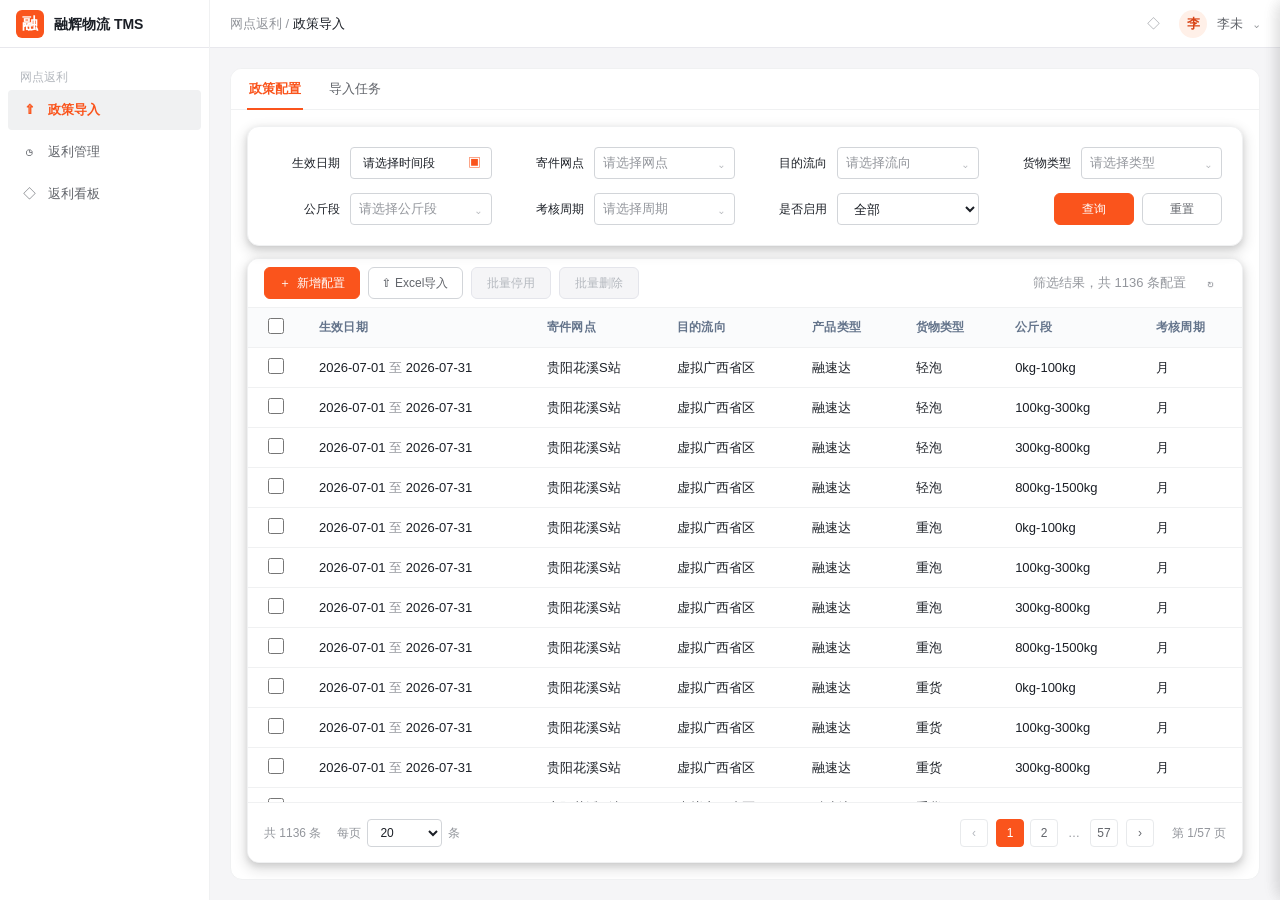
==== commit 54074a49: "发布v1.0.1:补充逻辑漏洞，便于开发" ====
--- a/99-产品原型prototype/政策管理/index.html
+++ b/99-产品原型prototype/政策管理/index.html
@@ -371,8 +371,8 @@
   <aside id="problemPoolDrawer" class="drawer" aria-hidden="true">
     <div class="drawer-head"><div><h2>导入问题数据</h2><div id="problemPoolSubtitle" class="muted"></div></div><button class="icon-btn close-layer" aria-label="关闭">×</button></div>
     <div class="drawer-body">
-      <div class="notice" style="margin-bottom:14px">展示当前导入批次中全部未成功导入的Excel数据。可在线修改、删除，也可批量下载后修正并二次导入。</div>
-      <div class="problem-pool-toolbar"><div class="problem-pool-toolbar-left"><span id="problemPoolCount" class="muted"></span><span id="problemSelectedCount" class="selection-count">已选 0 条</span></div><div class="problem-pool-toolbar-right"><button id="downloadSelectedProblems" class="btn" type="button" disabled>下载选中问题数据</button><button id="downloadAllProblems" class="btn" type="button">下载全部问题数据</button></div></div>
+      <div class="notice" style="margin-bottom:14px">展示当前导入批次中未成功导入的数据。可在线修改、删除，也可下载后二次导入；修正后支持行内单条继续导入，或勾选多条批量继续导入。</div>
+      <div class="problem-pool-toolbar"><div class="problem-pool-toolbar-left"><span id="problemPoolCount" class="muted"></span><span id="problemSelectedCount" class="selection-count">已选 0 条</span></div><div class="problem-pool-toolbar-right"><button id="continueSelectedProblems" class="btn primary" type="button" disabled>批量继续导入</button><button id="downloadSelectedProblems" class="btn" type="button" disabled>下载选中问题数据</button><button id="downloadAllProblems" class="btn" type="button">下载全部问题数据</button></div></div>
       <div class="table-wrap problem-pool-table"><table aria-label="导入问题数据"><thead><tr><th style="width:42px"><input id="selectAllProblems" class="checkbox" type="checkbox" aria-label="全选当前批次问题数据" /></th><th>Excel行号</th><th>生效日期</th><th>寄件网点</th><th>目的流向</th><th>产品类型</th><th>货物类型</th><th>公斤段</th><th>考核周期</th><th>失败原因</th><th class="problem-status-sticky">处理状态</th><th class="problem-actions-sticky">操作</th></tr></thead><tbody id="problemPoolBody"></tbody></table></div>
     </div>
     <div class="drawer-foot"><button class="btn close-layer" type="button">关闭</button><button id="problemReimport" class="btn primary" type="button">二次导入</button></div>
